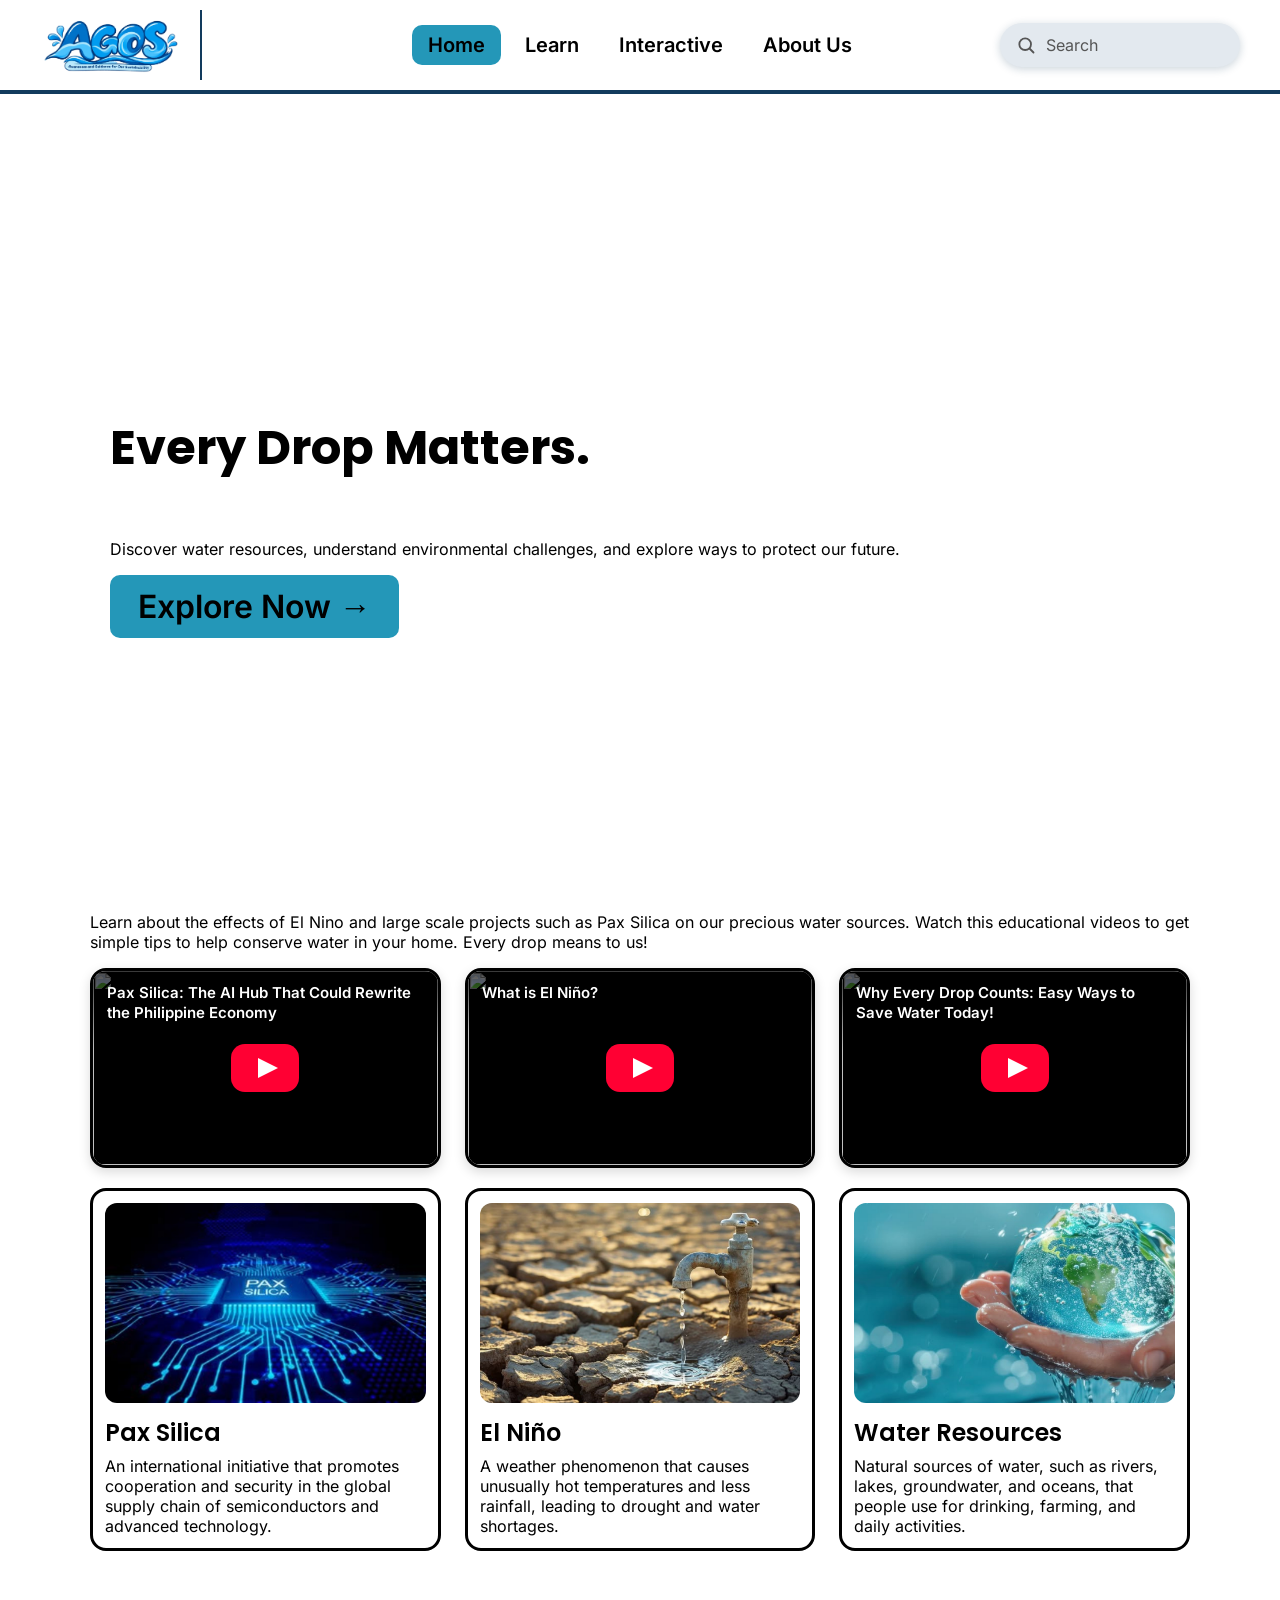
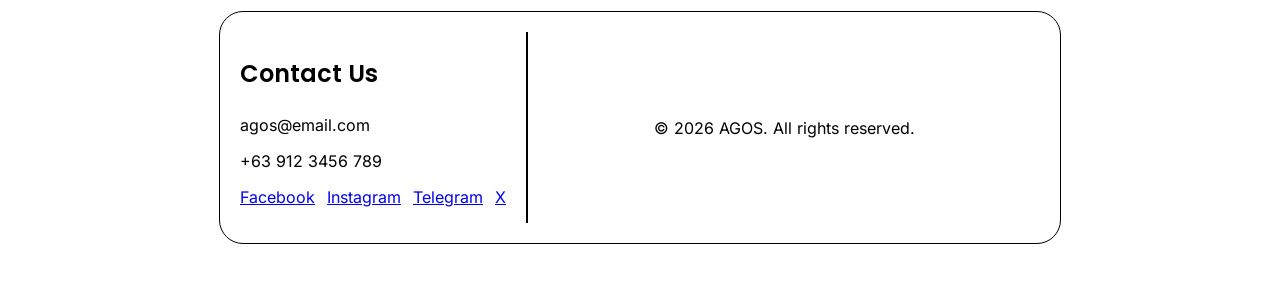
==== index.html @ f18ff75a "Add files via upload" ====
<!DOCTYPE html>
<html lang="en">
<head>
  <meta charset="UTF-8">
  <meta name="viewport" content="width=device-width, initial-scale=1.0">
  <title>Home | AGOS</title>
  <link rel="stylesheet" href="css/style.css">
  <link rel="stylesheet" href="css/footer.css">
  <link rel="stylesheet" href="css/home.css">
</head>
<body>

  <!-- NAVBAR: pareho sa lahat ng page (galing sa wireframe ng designers) -->
  <header>
    <nav>
      <!-- TODO: palitan ng <img> ng logo kapag na-export na ng designers -->
      <a href="index.html" class="logo"><img src="images/logo.png" alt="AGOS - Awareness and Guidance for Our Sustainability"></a>
      <ul>
        <li><a href="index.html">Home</a></li>
        <li><a href="learn.html">Learn</a></li>
        <li><a href="interactive.html">Interactive</a></li>
        <li><a href="about.html">About Us</a></li>
      </ul>
    </nav>
  </header>

  <main>

    <!-- 1. HERO: Main Heading, Subtitle, at Explore Now button -->
    <section id="hero">
      <h1>Every Drop Matters.</h1>
      <p>Discover water resources, understand environmental challenges, and explore ways to protect our future.</p>
      <a href="#intro" class="button">Explore Now &rarr;</a>
    </section>

    <!-- 2. INTRODUCTION + TATLONG TOPIC (video sa taas, card sa baba) -->
    <section id="intro">
      <p>Learn about the effects of El Nino and large scale projects such as Pax Silica on our precious water sources. Watch this educational videos to get simple tips to help conserve water in your home. Every drop means to us!</p>

      <div class="topics-grid">

        <article class="topic">

          <!-- VIDEO (YouTube embed). Gamitin ang /embed/ na link, hindi ang watch?v= -->
          <div class="video-frame">
            <iframe src="https://www.youtube-nocookie.com/embed/NG0kUe-g8hY"
                    title="Pax Silica: The AI Hub That Could Rewrite the Philippine Economy"
                    referrerpolicy="strict-origin-when-cross-origin"
                    loading="lazy"
                    allowfullscreen></iframe>
          </div>

          <!-- CARD: larawan, pamagat, at description -->
          <div class="card">
            <!-- TODO: ilagay ang larawan sa images/learn/pax-silica.jpg -->
            <img src="images/learn/pax-silica.jpg" alt="Pax Silica">
            <h3>Pax Silica</h3>
          <!-- TODO: kumpirmahin ng designers ang description na ito (mali ang nasa PPT para sa Pax Silica) -->
            <p>An international initiative that promotes cooperation and security in the global supply chain of semiconductors and advanced technology. </p>
          </div>

        </article>

        <article class="topic">

          <!-- VIDEO (YouTube embed). Gamitin ang /embed/ na link, hindi ang watch?v= -->
          <div class="video-frame">
            <iframe src="https://www.youtube-nocookie.com/embed/57S0Rw9L_hw"
                    title="What is El Niño?"
                    referrerpolicy="strict-origin-when-cross-origin"
                    loading="lazy"
                    allowfullscreen></iframe>
          </div>

          <!-- CARD: larawan, pamagat, at description -->
          <div class="card">
            <!-- TODO: ilagay ang larawan sa images/learn/el-nino.jpg -->
            <img src="images/learn/el-nino.jpg" alt="El Niño">
            <h3>El Niño</h3>
            <p>A weather phenomenon that causes unusually hot temperatures and less rainfall, leading to drought and water shortages.
</p>
          </div>

        </article>

        <article class="topic">

          <!-- VIDEO (YouTube embed). Gamitin ang /embed/ na link, hindi ang watch?v= -->
          <div class="video-frame">
            <iframe src="https://www.youtube-nocookie.com/embed/j0yjZdCPOSQ"
                    title="Why Every Drop Counts: Easy Ways to Save Water Today!"
                    referrerpolicy="strict-origin-when-cross-origin"
                    loading="lazy"
                    allowfullscreen></iframe>
          </div>

          <!-- CARD: larawan, pamagat, at description -->
          <div class="card">
            <!-- TODO: ilagay ang larawan sa images/learn/water-resources.jpg -->
            <img src="images/learn/water-resources.jpg" alt="Water Resources">
            <h3>Water Resources</h3>
            <p>Natural sources of water, such as rivers, lakes, groundwater, and oceans, that people use for drinking, farming, and daily activities.</p>
          </div>

        </article>

      </div>
    </section>

  </main>

  <!-- FOOTER: pareho sa lahat ng page. Placeholder lang ang email/number/links, papalitan ng totoo -->
  <footer>
    <div class="footer-contact">
      <h3>Contact Us</h3>
      <p>agos@email.com</p>
      <p>+63 912 3456 789</p>
      <p class="socials">
        <a href="#">Facebook</a>
        <a href="#">Instagram</a>
        <a href="#">Telegram</a>
        <a href="#">X</a>
      </p>
    </div>
    <div class="footer-copy">
      <p>&copy; 2026 AGOS. All rights reserved.</p>
    </div>
  </footer>

  <script src="js/script.js"></script>
  <script src="js/home.js"></script>
</body>
</html>
---- css/style.css ----
@import url("font_style.css");
@import url("font_size.css");
@import url("search.css");

/* ===== NAVBAR ===== */
:root {
  /* Mga kulay ng designer */
  --ocean-blue: #2497B8;   /* Buttons, links, icons */
  --deep-navy: #123B5D;    /* Main headings, navigation, footer */

  --logo-height: 70px;     /* laki ng logo */
  --nav-gap: 40px;         /* espasyo sa pagitan ng logo at ng menu */
  --nav-link-gap: 8px;     /* espasyo sa pagitan ng mga menu button */
  --navbar-line: 4px;      /* kapal ng linya sa ilalim ng navbar */
  --divider-line: 2px;     /* kapal ng patayong linya sa pagitan ng logo at menu */
  --content-width: 1140px; /* buong lapad ng main sa Home: max-width 1100 + padding 20 sa magkabilang gilid */
  --content-inset: 40px;   /* layo ng unang letra ng heading mula sa kaliwang gilid ng main (padding ng main + hero) */
}

body {
  margin: 0;   /* para dikit sa gilid ng screen ang navbar kapag naka-sticky */
}

/* Linya na naghihiwalay sa navbar at sa page.
   sticky = dumidikit sa taas ng screen kahit nag-scroll. Ang klaseng .nav-hidden (galing sa js/script.js) ang nagtatago nito */
header {
  position: sticky;
  top: 0;
  z-index: 100;
  background: #fff;
  border-bottom: var(--navbar-line) solid var(--deep-navy);
  transition: transform 0.35s ease;
}

header.nav-hidden {
  transform: translateY(-100%);
}

/* Hindi nakikitang strip sa taas: kapag nandito ang mouse (at nakatago ang navbar), lalabas ang navbar */
.nav-hotzone {
  position: fixed;
  top: 0;
  left: 0;
  right: 0;
  height: 24px;
  z-index: 90;   /* nasa ilalim ng navbar (100), nasa ibabaw ng video/mapa */
}

/* Kapag pumunta sa #section, huwag matakpan ng navbar ang heading */
html {
  scroll-padding-top: 110px;
}

/* 3 column: logo (kaliwa) | menu (gitna) | bakanteng espasyo (kanan)
   Pantay ang una at huling column (1fr) kaya eksaktong nasa gitna ng page ang menu */
nav {
  display: grid;
  grid-template-columns: 1fr auto 1fr;
  align-items: center;
  gap: var(--nav-gap);
  padding: 10px 40px;
  position: relative;
}

/* Patayong linya: kapantay ng kaliwang gilid ng letrang "E" sa heading.
   max(...) = hindi hahayaang tumama sa logo kapag makitid ang screen */
nav::after {
  content: "";
  position: absolute;
  top: 10px;
  bottom: 10px;
  left: max(
    calc(50% - var(--content-width) / 2 + var(--content-inset)),
    calc(40px + var(--logo-height) * 2 + 20px)
  );
  width: var(--divider-line);
  background: var(--deep-navy);
}

.logo {
  display: flex;
  align-items: center;
  justify-self: start;   /* nasa kaliwa ang logo */
}


.logo img {
  height: var(--logo-height);
  width: auto;
  display: block;
}

nav ul {
  list-style: none;
  display: flex;
  justify-content: center;
  align-items: center;
  gap: var(--nav-link-gap);
  margin: 0;
  padding: 0;
}

nav a {
  text-decoration: none;
}

/* Mga menu button: laging itim ang text (hindi nagiging purple kapag na-click na) */
nav ul a,
nav ul a:link,
nav ul a:visited {
  display: block;
  padding: 8px 16px;
  border-radius: 10px;
  color: black;
  font-weight: 600;
  transition: background-color 0.25s ease;   /* makinis na pagpalit ng kulay */
}

/* Kapag na-hover ang mouse, at kapag ito ang page na binuksan (active) */
nav ul a:hover,
nav ul a.active {
  background-color: var(--ocean-blue);
}

/* Para sa keyboard (Tab key) */
nav ul a:focus-visible {
  outline: 2px solid var(--deep-navy);
  outline-offset: 2px;
}

/* Maliit na screen: hindi kasya ang 3 column, kaya pagpatong-patongin at i-center */
@media (max-width: 1220px) {
  nav {
    grid-template-columns: 1fr;
    justify-items: center;
    gap: 10px;
    padding: 10px 16px;
  }
  .logo {
    justify-self: center;
  }
  nav::after {
    display: none;   /* sa phone, walang patayong linya */
  }
  nav ul {
    flex-wrap: wrap;
    align-self: auto;
    padding: 0;
  }
}

@media (prefers-reduced-motion: reduce) {
  header {
    transition: none;
  }
  nav ul a {
    transition: none;
  }
}
---- css/footer.css ----
/* footer.css - layout ng footer, pareho sa lahat ng page */

footer {
  display: flex;
  width: 85%;
  max-width: 800px;
  margin: 40px auto;
  padding: 20px;
  border: 1px solid;
  border-radius: 24px;
}

.footer-contact {
  flex: 1;
  padding-right: 20px;
  border-right: 2px solid;
}

.footer-copy {
  flex: 2;
  display: flex;
  align-items: center;
  justify-content: center;
}

.socials {
  display: flex;
  gap: 12px;
}
---- css/home.css ----
/* home.css - LAYOUT ng Home page (video sa taas, card sa baba, tatlong column) */

main {
  max-width: 1100px;
  margin: 0 auto;
  padding: 20px;
}

/* 1. HERO */
#hero {
  /* Sakop ang buong screen (minus ang navbar at padding ng main), kaya sa unang bukas
     ay hindi pa makikita ang intro at mga video. Dito ilalagay ang design/background ng hero. */
  min-height: calc(100vh - 98px - 20px);   /* 98px = taas ng navbar, 20px = padding ng main */
  min-height: calc(100svh - 98px - 20px);
  box-sizing: border-box;
  padding: 30px 20px;
  display: flex;
  flex-direction: column;
  justify-content: center;   /* nasa gitna (pataas-pababa) ang laman ng hero */
  align-items: flex-start;
}

/* BUTTON (Explore Now): kapareho ng kulay at hugis ng mga button sa navbar */
.button,
.button:link,
.button:visited {
  display: inline-flex;
  align-items: center;
  gap: 12px;
  padding: 12px 28px;
  border-radius: 10px;
  background-color: var(--ocean-blue);
  color: black;
  font-weight: 600;
  text-decoration: none;
  transition: background-color 0.25s ease, box-shadow 0.25s ease;
}

.button:hover,
.button:focus-visible {
  box-shadow: 0 4px 12px rgba(36, 151, 184, 0.45);
}

.button:focus-visible {
  outline: 2px solid var(--deep-navy);
  outline-offset: 2px;
}

/* Arrow sa kanan: umuusad nang kaunti pakanan kapag na-hover */
.button .arrow {
  display: inline-block;
  transition: transform 0.25s ease;
}

.button:hover .arrow,
.button:focus-visible .arrow {
  transform: translateX(6px);
}

/* Kapag pinindot ang Explore Now, makinis ang pag-scroll papunta sa #intro.
   Negatibo ang margin dahil nagtatago ang navbar, kaya halos dikit sa taas ang intro pagdating */
html {
  scroll-behavior: smooth;
}

#intro {
  scroll-margin-top: -90px;
}

@media (prefers-reduced-motion: reduce) {
  html {
    scroll-behavior: auto;
  }
  .button,
  .button .arrow {
    transition: none;
  }
}

/* 2. TATLONG TOPIC: tatlong column. Gamit ang subgrid para pantay ang video, source, at card sa lahat ng column */
.topics-grid {
  display: grid;
  grid-template-columns: repeat(3, 1fr);
  gap: 20px 24px;   /* 20px = espasyo sa pagitan ng video at card; 24px = pagitan ng mga column */
}

.topic {
  display: grid;
  grid-row: span 2;   /* dalawang row lang: video at card */
  grid-template-rows: subgrid;
  min-width: 0;
}

/* VIDEO: may border, bilog na gilid, at anino */
.video-frame {
  border: 3px solid;
  border-radius: 16px;
  overflow: hidden;
  box-shadow: 0 4px 12px rgba(0, 0, 0, 0.15);
}

.video-frame iframe {
  display: block;
  width: 100%;
  aspect-ratio: 16 / 9;
  border: 0;
}

.video-source {
  margin: 8px 0 16px;
}

/* CARD: larawan, pamagat, description */
.card {
  display: block;
  padding: 12px;
  border: 3px solid;
  border-radius: 16px;
  color: inherit;
  text-decoration: none;
}

.card img {
  display: block;
  width: 100%;
  aspect-ratio: 16 / 10;
  object-fit: cover;
  border-radius: 12px;
}

.card h3 {
  margin: 12px 0 6px;
}

.card p {
  margin: 0;
}

/* 3. FLOAT-UP ANIMATION: ang 3 video at 3 card ay lumulutang pataas kapag nag-scroll / pinindot ang Explore Now.
   Ang klaseng .reveal ay idinadagdag ng js/home.js (kaya kung walang JavaScript, makikita pa rin ang lahat).
   Ang .in ay idinadagdag kapag nakita na sa screen. Ang transition-delay ay kinukuwenta rin ng js/home.js. */
.reveal {
  opacity: 0;
  transform: translateY(48px);
  transition: opacity 0.6s ease-out, transform 0.6s cubic-bezier(0.2, 0.8, 0.2, 1);
}

.reveal.in {
  opacity: 1;
  transform: none;
}

@media (prefers-reduced-motion: reduce) {
  .reveal {
    opacity: 1;
    transform: none;
    transition: none;
  }
}

/* ===== YOUTUBE FACADE: thumbnail + play button; ang totoong video ay ilo-load kapag kinlick (js/home.js) ===== */
.yt-facade {
  position: relative;
  display: block;
  width: 100%;
  aspect-ratio: 16 / 9;
  margin: 0;
  padding: 0;
  border: 0;
  background: #000;
  color: #fff;
  cursor: pointer;
  overflow: hidden;
}

.yt-facade img {
  display: block;
  width: 100%;
  height: 100%;
  object-fit: cover;   /* para mawala ang itim na guhit sa taas at baba ng hqdefault */
  transition: transform 0.4s ease;
}

.yt-facade:hover img {
  transform: scale(1.04);
}

/* Pamagat sa taas ng thumbnail */
.yt-title {
  position: absolute;
  top: 0;
  left: 0;
  right: 0;
  padding: 12px 14px 28px;
  background: linear-gradient(rgba(0, 0, 0, 0.7), transparent);
  font-size: 15px;
  font-weight: 600;
  line-height: 1.3;
  text-align: left;
  display: -webkit-box;
  -webkit-line-clamp: 2;
  -webkit-box-orient: vertical;
  overflow: hidden;
}

.yt-play {
  position: absolute;
  top: 50%;
  left: 50%;
  transform: translate(-50%, -50%);
  line-height: 0;
  filter: drop-shadow(0 2px 6px rgba(0, 0, 0, 0.4));
  transition: transform 0.2s ease;
}

.yt-facade:hover .yt-play {
  transform: translate(-50%, -50%) scale(1.1);
}

.yt-facade:focus-visible {
  outline: 3px solid var(--ocean-blue);
  outline-offset: -3px;
}

@media (prefers-reduced-motion: reduce) {
  .yt-facade img,
  .yt-play {
    transition: none;
  }
}
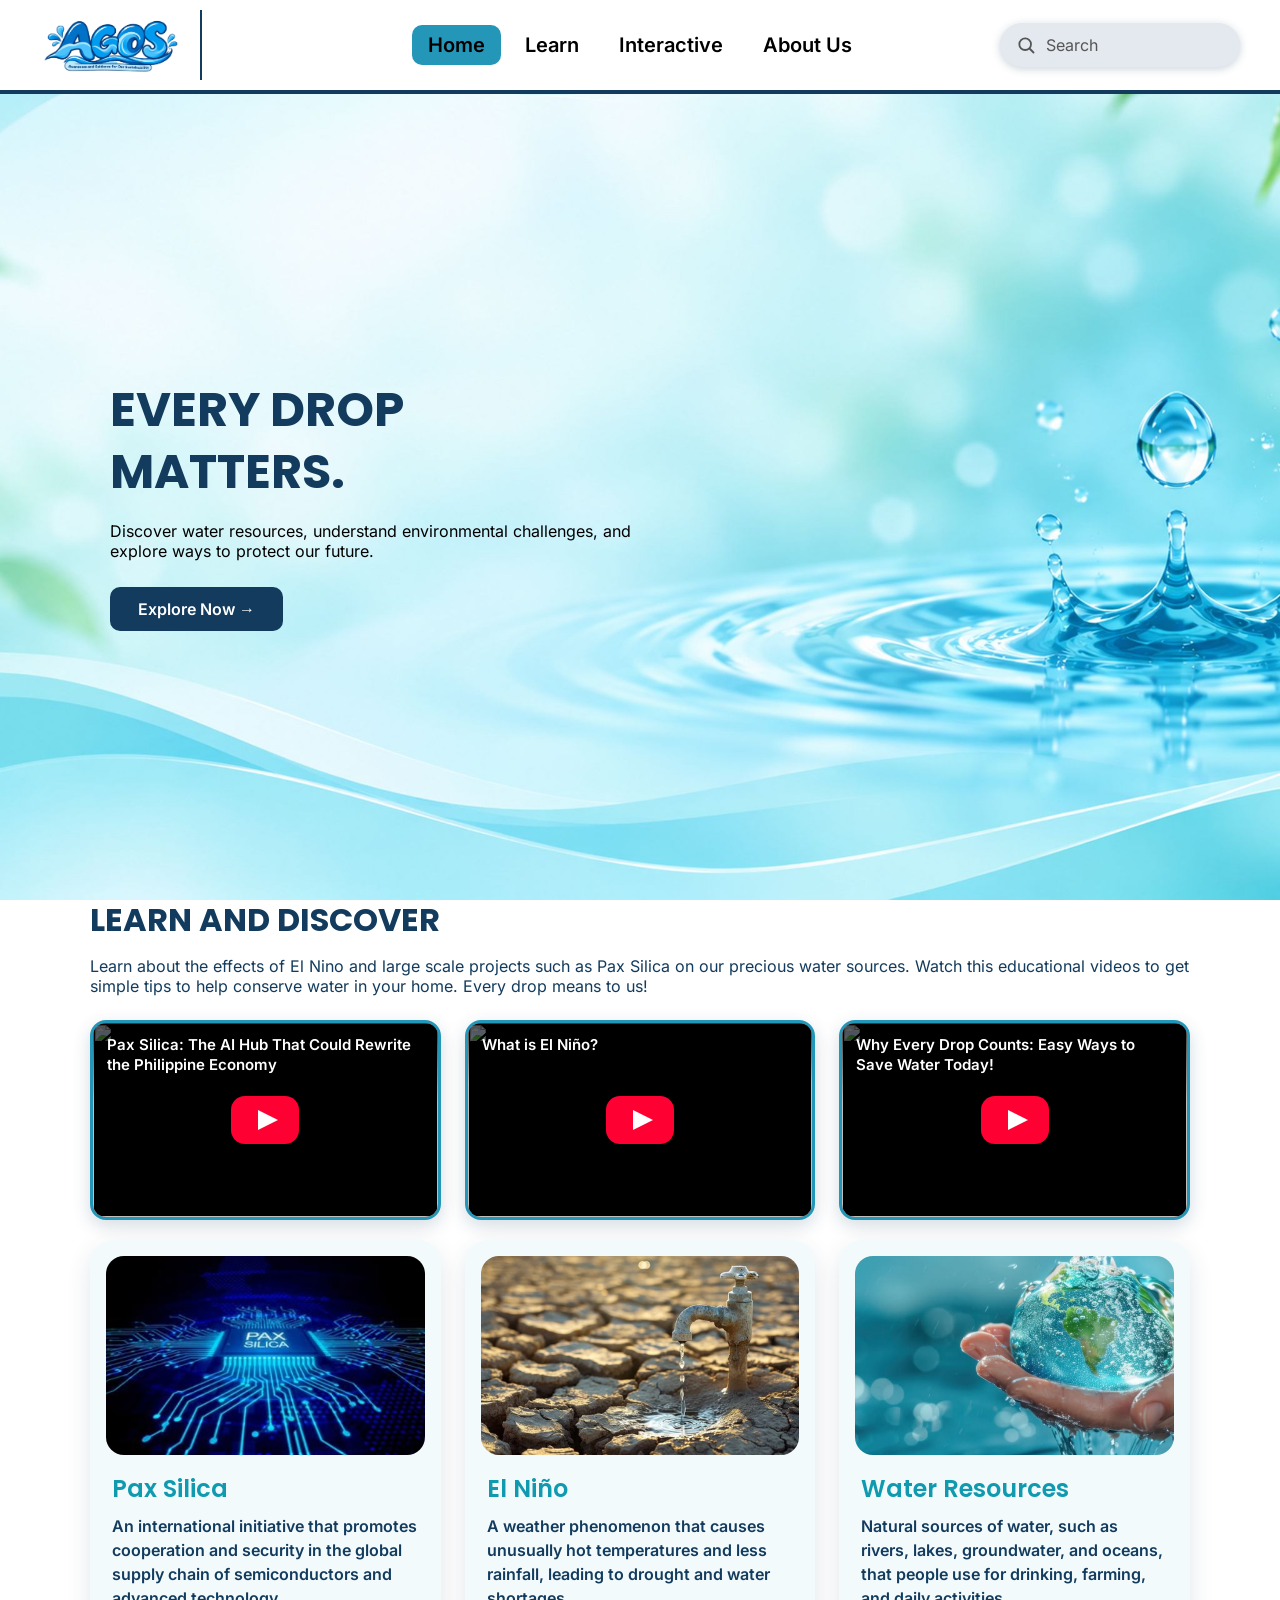
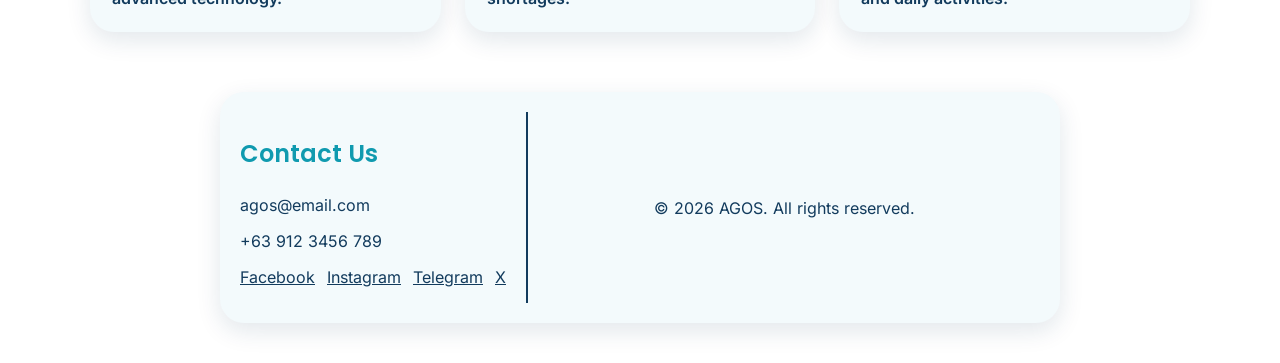
==== commit 3ede62ca: "Add files via upload" ====
--- a/index.html
+++ b/index.html
@@ -35,6 +35,7 @@
 
     <!-- 2. INTRODUCTION + TATLONG TOPIC (video sa taas, card sa baba) -->
     <section id="intro">
+      <h2>LEARN AND DISCOVER</h2>
       <p>Learn about the effects of El Nino and large scale projects such as Pax Silica on our precious water sources. Watch this educational videos to get simple tips to help conserve water in your home. Every drop means to us!</p>
 
       <div class="topics-grid">
@@ -116,10 +117,10 @@
       <p>agos@email.com</p>
       <p>+63 912 3456 789</p>
       <p class="socials">
-        <a href="#">Facebook</a>
-        <a href="#">Instagram</a>
-        <a href="#">Telegram</a>
-        <a href="#">X</a>
+        <a href="https://www.facebook.com/profile.php?id=61596257950742" target="_blank" rel="noopener noreferrer">Facebook</a>
+        <a href="https://www.instagram.com/_agos.ph/" target="_blank" rel="noopener noreferrer">Instagram</a>
+        <a href="https://web.telegram.org/k/" target="_blank" rel="noopener noreferrer">Telegram</a>
+        <a href="https://x.com/_agosph" target="_blank" rel="noopener noreferrer">X</a>
       </p>
     </div>
     <div class="footer-copy">
--- a/css/footer.css
+++ b/css/footer.css
@@ -1,4 +1,5 @@
-/* footer.css - layout ng footer, pareho sa lahat ng page */
+/* footer.css - layout ng footer, pareho sa lahat ng page.
+   Kapareho ng itsura ng mga card sa Home: bahagyang tinted na puti, rounded, soft shadow, walang itim na border. */
 
 footer {
   display: flex;
@@ -6,14 +7,22 @@
   max-width: 800px;
   margin: 40px auto;
   padding: 20px;
-  border: 1px solid;
+  border: 0;
   border-radius: 24px;
+  background-color: var(--card-bg, #f3fafc);
+  box-shadow: 0 8px 24px rgba(18, 59, 93, 0.12);
+  color: var(--deep-navy);
 }
 
 .footer-contact {
   flex: 1;
   padding-right: 20px;
-  border-right: 2px solid;
+  border-right: 2px solid var(--deep-navy);
+}
+
+/* "Contact Us": teal, kapareho ng pamagat ng mga card */
+.footer-contact h3 {
+  color: var(--card-title, #0f9aaf);
 }
 
 .footer-copy {
@@ -27,3 +36,14 @@
   display: flex;
   gap: 12px;
 }
+
+/* Social links: navy (hindi na asul/purple), ocean blue kapag na-hover */
+.socials a,
+.socials a:visited {
+  color: var(--deep-navy);
+}
+
+.socials a:hover,
+.socials a:focus-visible {
+  color: var(--ocean-blue);
+}
--- a/css/home.css
+++ b/css/home.css
@@ -1,4 +1,21 @@
 /* home.css - LAYOUT ng Home page (video sa taas, card sa baba, tatlong column) */
+
+/* ===== BACKGROUND at MGA KULAY ng Home page =====
+   Ang background ay naka-fixed sa likod ng buong page (hindi gumagalaw kapag nag-scroll). File: images/background.jpg
+   Kapag wala pa ang file, ang kulay na --home-bg-color muna ang lalabas. */
+:root {
+  --home-bg-color: #dff3f9;   /* kulay habang wala pa / bago ma-load ang background */
+  --card-bg: #f3fafc;         /* background ng mga card: hindi purong puti para hindi masakit sa mata */
+  --card-title: #0f9aaf;      /* teal na kulay ng pamagat ng card (galing sa design) */
+}
+
+body::before {
+  content: "";
+  position: fixed;
+  inset: 0;
+  z-index: -1;
+  background: var(--home-bg-color) url("../images/background.jpg") center / cover no-repeat;
+}
 
 main {
   max-width: 1100px;
@@ -20,7 +37,21 @@
   align-items: flex-start;
 }
 
-/* BUTTON (Explore Now): kapareho ng kulay at hugis ng mga button sa navbar */
+/* Heading: navy, malalaking letra, dalawang linya ("EVERY DROP" / "MATTERS."). Paragraph: dalawang linya rin */
+#hero h1 {
+  max-width: 9em;
+  margin: 0 0 18px;
+  color: var(--deep-navy);
+  text-transform: uppercase;
+  line-height: 1.3;
+}
+
+#hero p {
+  max-width: 34em;
+  margin: 0 0 26px;
+}
+
+/* BUTTON (Explore Now): navy na may puting text */
 .button,
 .button:link,
 .button:visited {
@@ -29,8 +60,8 @@
   gap: 12px;
   padding: 12px 28px;
   border-radius: 10px;
-  background-color: var(--ocean-blue);
-  color: black;
+  background-color: var(--deep-navy);
+  color: #fff;
   font-weight: 600;
   text-decoration: none;
   transition: background-color 0.25s ease, box-shadow 0.25s ease;
@@ -38,11 +69,12 @@
 
 .button:hover,
 .button:focus-visible {
+  background-color: var(--ocean-blue);
   box-shadow: 0 4px 12px rgba(36, 151, 184, 0.45);
 }
 
 .button:focus-visible {
-  outline: 2px solid var(--deep-navy);
+  outline: 2px solid var(--ocean-blue);
   outline-offset: 2px;
 }
 
@@ -75,6 +107,17 @@
   .button .arrow {
     transition: none;
   }
+}
+
+/* INTRO: heading at paragraph sa taas ng tatlong video (navy) */
+#intro h2 {
+  margin: 0 0 12px;
+  color: var(--deep-navy);
+}
+
+#intro > p {
+  margin: 0 0 24px;
+  color: var(--deep-navy);
 }
 
 /* 2. TATLONG TOPIC: tatlong column. Gamit ang subgrid para pantay ang video, source, at card sa lahat ng column */
@@ -93,10 +136,10 @@
 
 /* VIDEO: may border, bilog na gilid, at anino */
 .video-frame {
-  border: 3px solid;
+  border: 3px solid var(--ocean-blue);
   border-radius: 16px;
   overflow: hidden;
-  box-shadow: 0 4px 12px rgba(0, 0, 0, 0.15);
+  box-shadow: 0 6px 18px rgba(18, 59, 93, 0.18);
 }
 
 .video-frame iframe {
@@ -113,10 +156,12 @@
 /* CARD: larawan, pamagat, description */
 .card {
   display: block;
-  padding: 12px;
-  border: 3px solid;
-  border-radius: 16px;
-  color: inherit;
+  padding: 16px;
+  border: 0;
+  border-radius: 24px;
+  background-color: var(--card-bg);
+  box-shadow: 0 8px 24px rgba(18, 59, 93, 0.12);
+  color: var(--deep-navy);
   text-decoration: none;
 }
 
@@ -125,15 +170,19 @@
   width: 100%;
   aspect-ratio: 16 / 10;
   object-fit: cover;
-  border-radius: 12px;
-}
-
+  border-radius: 18px;
+}
+
+/* Pamagat: teal. Description: navy, semi-bold */
 .card h3 {
-  margin: 12px 0 6px;
+  margin: 16px 6px 8px;
+  color: var(--card-title);
 }
 
 .card p {
-  margin: 0;
+  margin: 0 6px 6px;
+  font-weight: 600;
+  line-height: 1.5;
 }
 
 /* 3. FLOAT-UP ANIMATION: ang 3 video at 3 card ay lumulutang pataas kapag nag-scroll / pinindot ang Explore Now.
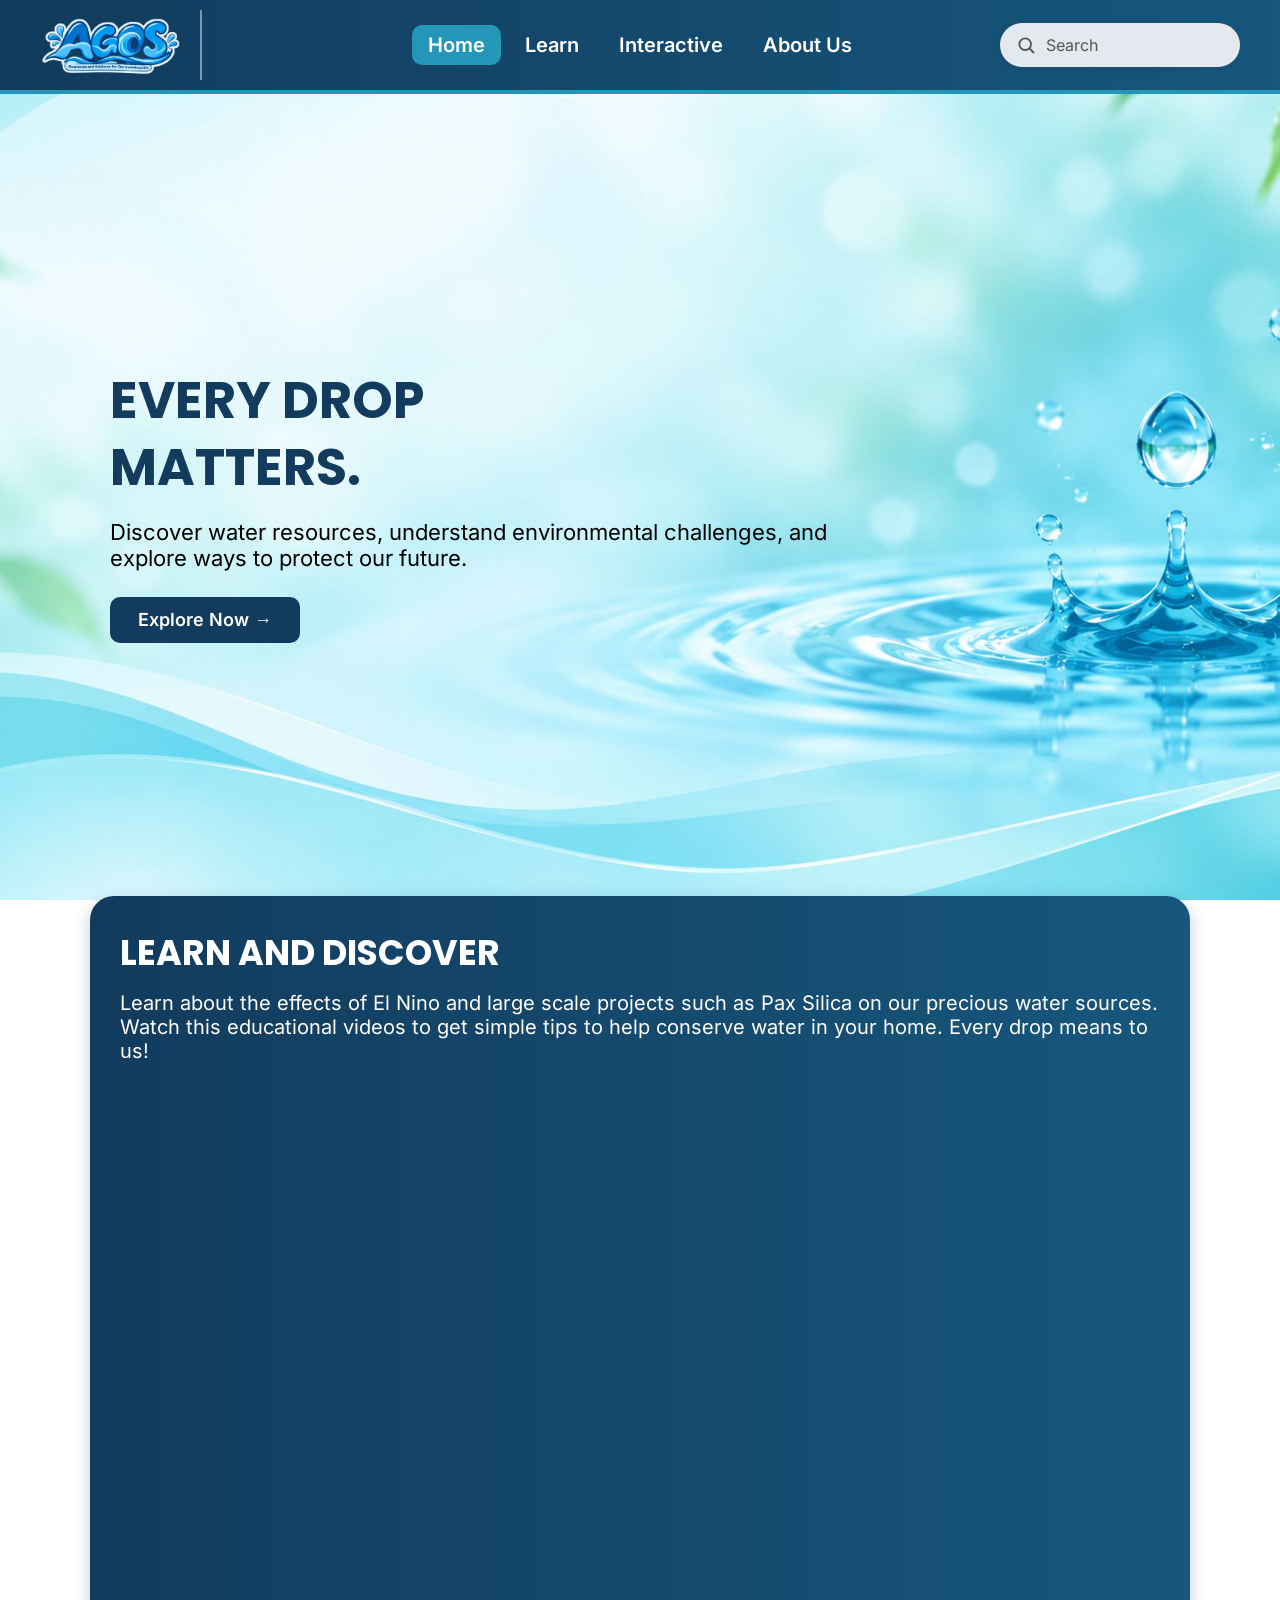
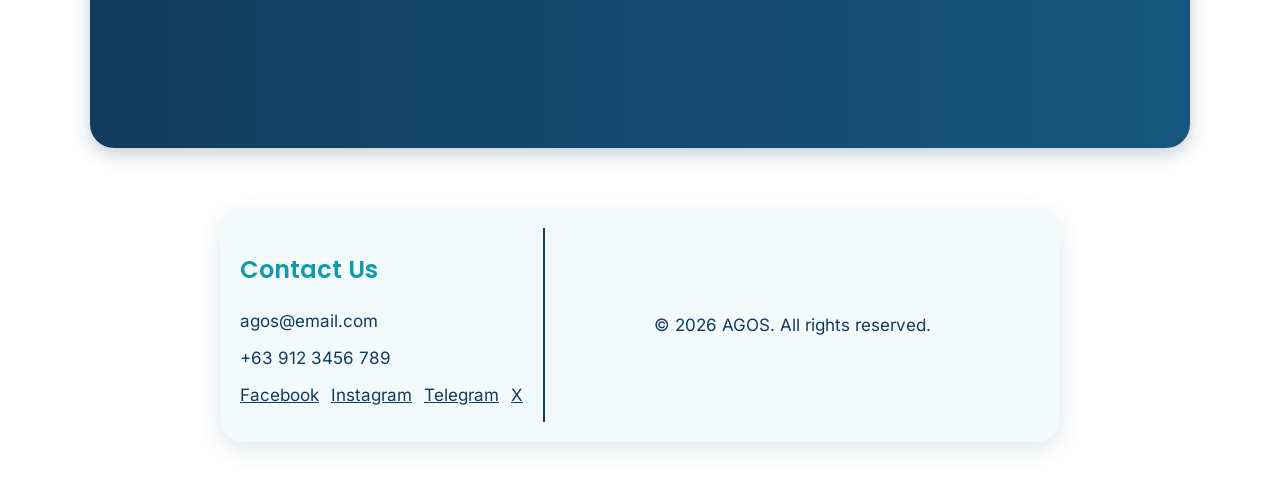
==== commit 31c38ba3: "Add files via upload" ====
--- a/index.html
+++ b/index.html
@@ -56,7 +56,6 @@
             <!-- TODO: ilagay ang larawan sa images/learn/pax-silica.jpg -->
             <img src="images/learn/pax-silica.jpg" alt="Pax Silica">
             <h3>Pax Silica</h3>
-          <!-- TODO: kumpirmahin ng designers ang description na ito (mali ang nasa PPT para sa Pax Silica) -->
             <p>An international initiative that promotes cooperation and security in the global supply chain of semiconductors and advanced technology. </p>
           </div>
 
--- a/css/style.css
+++ b/css/style.css
@@ -7,6 +7,13 @@
   /* Mga kulay ng designer */
   --ocean-blue: #2497B8;   /* Buttons, links, icons */
   --deep-navy: #123B5D;    /* Main headings, navigation, footer */
+
+  /* NAVBAR: deep navy na papunta sa mas matingkad na asul sa kanan; ocean blue ang linya sa ilalim at ang active/hover */
+  --nav-bg-start: #123B5D;                    /* kaliwa (Deep Navy) */
+  --nav-bg-end: #17577d;                      /* kanan (bahagyang papunta sa Ocean Blue) */
+  --nav-text: #ffffff;                        /* kulay ng text ng menu */
+  --nav-hover-bg: rgba(255, 255, 255, 0.16);  /* kapag na-hover */
+  --nav-divider: rgba(255, 255, 255, 0.45);   /* patayong linya sa tabi ng logo */
 
   --logo-height: 70px;     /* laki ng logo */
   --nav-gap: 40px;         /* espasyo sa pagitan ng logo at ng menu */
@@ -27,8 +34,9 @@
   position: sticky;
   top: 0;
   z-index: 100;
-  background: #fff;
-  border-bottom: var(--navbar-line) solid var(--deep-navy);
+  background: var(--deep-navy);   /* kulay habang wala pa ang gradient */
+  background-image: linear-gradient(90deg, var(--nav-bg-start), var(--nav-bg-end));
+  border-bottom: var(--navbar-line) solid var(--ocean-blue);   /* Ocean Blue na linya sa ilalim ng navy */
   transition: transform 0.35s ease;
 }
 
@@ -74,7 +82,7 @@
     calc(40px + var(--logo-height) * 2 + 20px)
   );
   width: var(--divider-line);
-  background: var(--deep-navy);
+  background: var(--nav-divider);
 }
 
 .logo {
@@ -111,20 +119,24 @@
   display: block;
   padding: 8px 16px;
   border-radius: 10px;
-  color: black;
+  color: var(--nav-text);
   font-weight: 600;
   transition: background-color 0.25s ease;   /* makinis na pagpalit ng kulay */
 }
 
-/* Kapag na-hover ang mouse, at kapag ito ang page na binuksan (active) */
-nav ul a:hover,
-nav ul a.active {
+/* Hover: manipis na puting tint. Active (ang page na binuksan): Ocean Blue, para magkaiba */
+nav ul a:hover {
+  background-color: var(--nav-hover-bg);
+}
+
+nav ul a.active,
+nav ul a.active:hover {
   background-color: var(--ocean-blue);
 }
 
 /* Para sa keyboard (Tab key) */
 nav ul a:focus-visible {
-  outline: 2px solid var(--deep-navy);
+  outline: 2px solid #fff;
   outline-offset: 2px;
 }
 
--- a/css/home.css
+++ b/css/home.css
@@ -109,15 +109,23 @@
   }
 }
 
-/* INTRO: heading at paragraph sa taas ng tatlong video (navy) */
+/* INTRO: navy panel (kulay ng navbar) na may puting heading at paragraph sa taas ng tatlong video */
+#intro {
+  padding: 30px;
+  border-radius: 24px;
+  background-color: var(--deep-navy);
+  background-image: linear-gradient(90deg, var(--nav-bg-start, #123B5D), var(--nav-bg-end, #17577d));
+  box-shadow: 0 6px 18px rgba(18, 59, 93, 0.25);
+}
+
 #intro h2 {
   margin: 0 0 12px;
-  color: var(--deep-navy);
+  color: #fff;
 }
 
 #intro > p {
   margin: 0 0 24px;
-  color: var(--deep-navy);
+  color: #fff;
 }
 
 /* 2. TATLONG TOPIC: tatlong column. Gamit ang subgrid para pantay ang video, source, at card sa lahat ng column */
@@ -277,3 +285,33 @@
     transition: none;
   }
 }
+
+/* PANEL ANIMATION: lumulutang ang navy panel muna, tapos ang mga video at card sa loob (js/home.js) */
+.reveal-panel {
+  opacity: 0;
+  transform: translateY(24px);
+  transition: opacity 0.6s ease-out, transform 0.6s cubic-bezier(0.2, 0.8, 0.2, 1);
+}
+
+.reveal-panel.in {
+  opacity: 1;
+  transform: none;
+}
+
+@media (prefers-reduced-motion: reduce) {
+  .reveal-panel {
+    opacity: 1;
+    transform: none;
+    transition: none;
+  }
+}
+
+/* Maliit na screen: isang column ang mga topic at mas maliit ang padding ng panel */
+@media (max-width: 900px) {
+  .topics-grid {
+    grid-template-columns: 1fr;
+  }
+  #intro {
+    padding: 20px;
+  }
+}
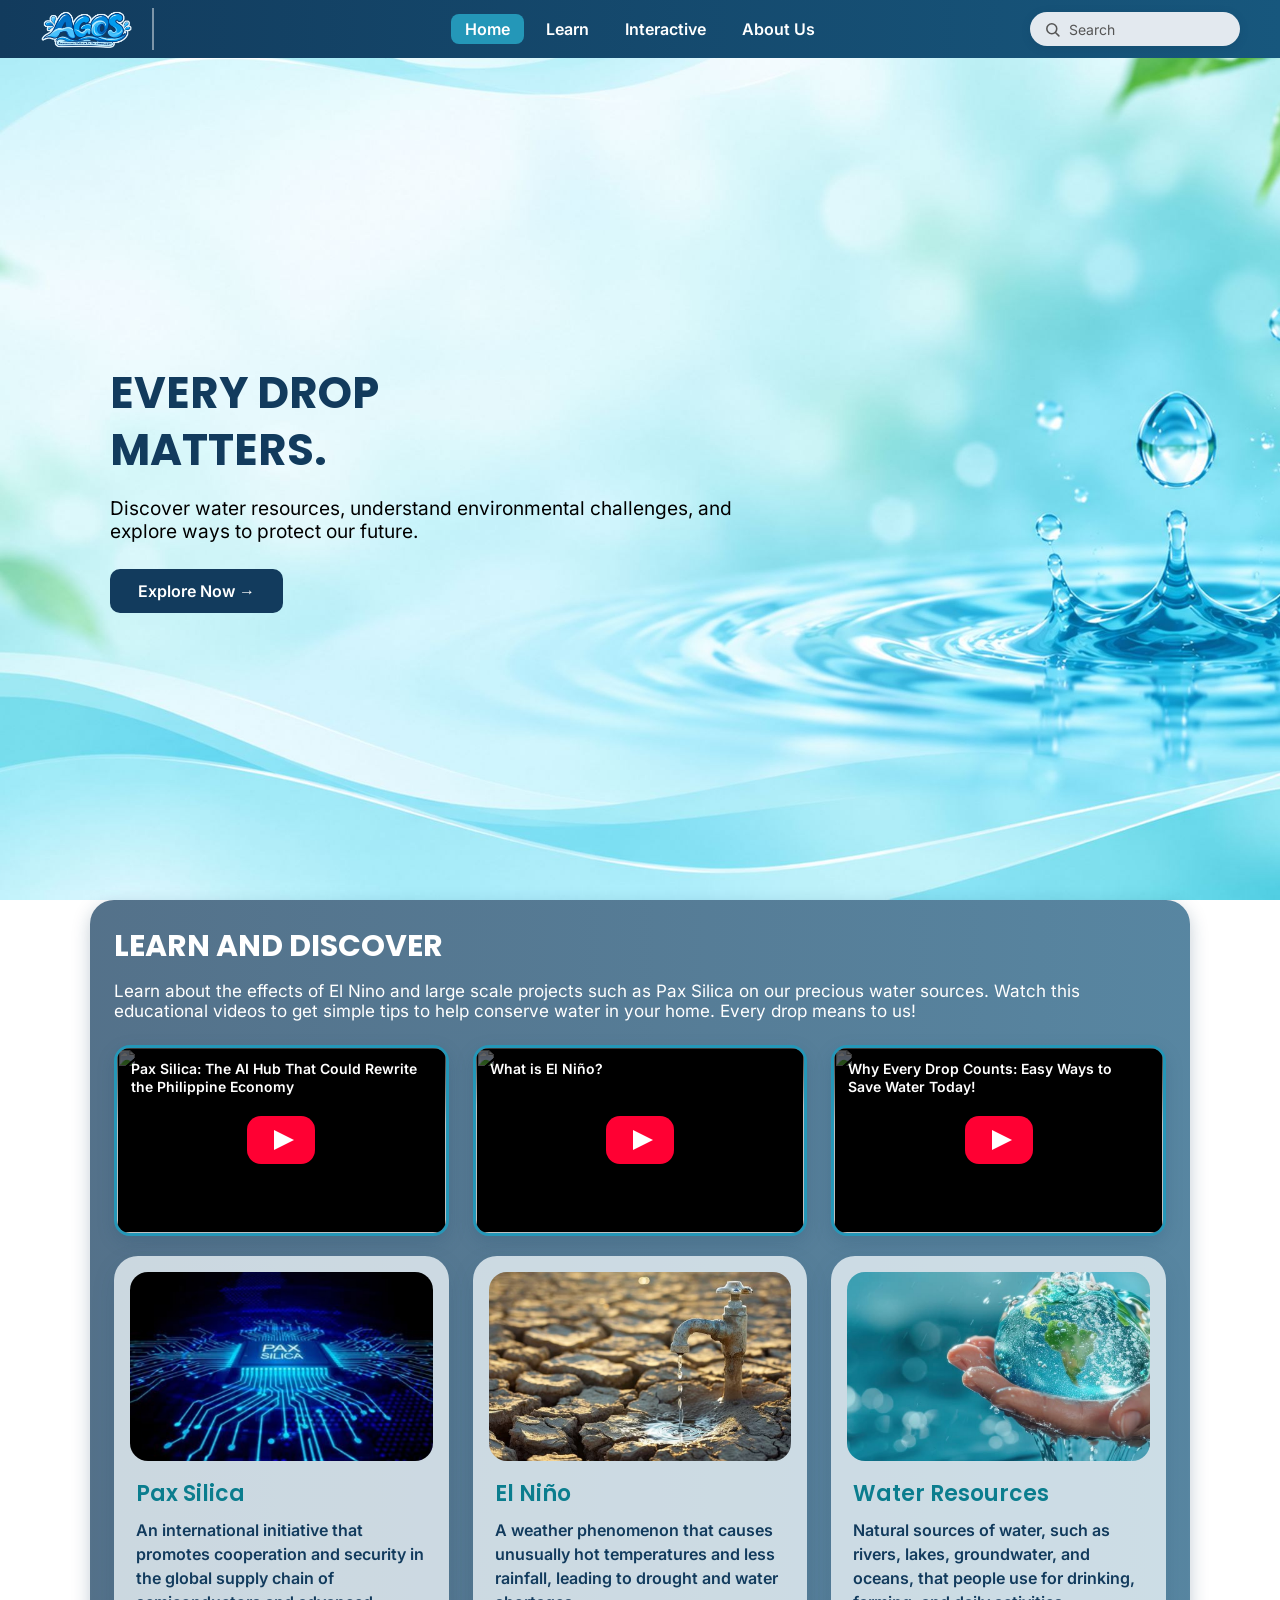
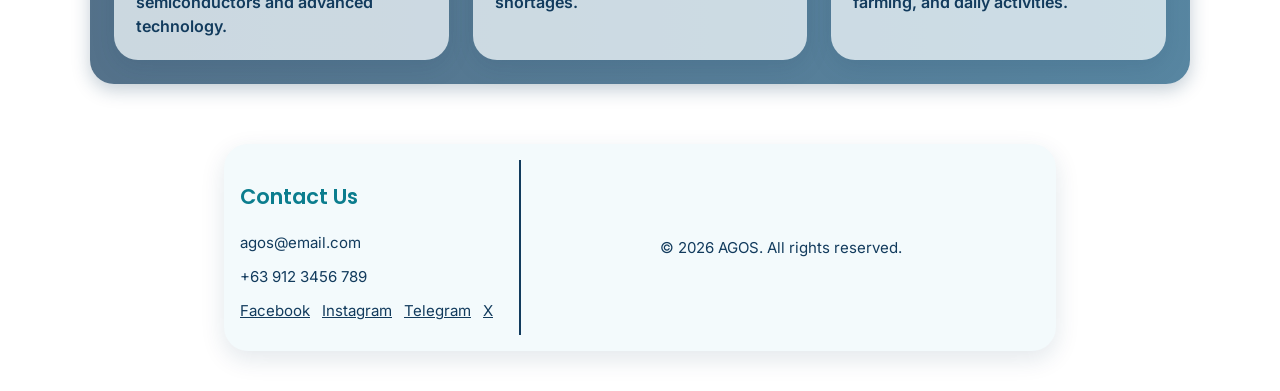
==== commit 478a0104: "Add files via upload" ====
--- a/index.html
+++ b/index.html
@@ -4,6 +4,7 @@
   <meta charset="UTF-8">
   <meta name="viewport" content="width=device-width, initial-scale=1.0">
   <title>Home | AGOS</title>
+  <link rel="icon" type="image/png" href="images/favicon.png">
   <link rel="stylesheet" href="css/style.css">
   <link rel="stylesheet" href="css/footer.css">
   <link rel="stylesheet" href="css/home.css">
--- a/css/style.css
+++ b/css/style.css
@@ -15,11 +15,17 @@
   --nav-hover-bg: rgba(255, 255, 255, 0.16);  /* kapag na-hover */
   --nav-divider: rgba(255, 255, 255, 0.45);   /* patayong linya sa tabi ng logo */
 
-  --logo-height: 70px;     /* laki ng logo */
-  --nav-gap: 40px;         /* espasyo sa pagitan ng logo at ng menu */
+  --logo-height: 46px;     /* laki ng logo (dati 70px) */
+  --nav-gap: 32px;         /* espasyo sa pagitan ng logo at ng menu */
   --nav-link-gap: 8px;     /* espasyo sa pagitan ng mga menu button */
-  --navbar-line: 4px;      /* kapal ng linya sa ilalim ng navbar */
+  --navbar-line: 0px;      /* WALA na ang light-blue na linya sa ilalim ng navbar (dati 4px) */
   --divider-line: 2px;     /* kapal ng patayong linya sa pagitan ng logo at menu */
+  /* MGA PANEL (navy na kahon sa mga page): semi-transparent para makita ang background.
+     --panel-alpha: 1 = solid (walang kita), 0.78 = kasalukuyan, 0.5 = mas kita ang background pero mas mahirap basahin */
+  --panel-alpha: 0.72;
+  --panel-bg-start: rgba(18, 59, 93, var(--panel-alpha));
+  --panel-bg-end: rgba(23, 87, 125, var(--panel-alpha));
+  --panel-blur: 4px;       /* labo ng background sa likod ng panel para hindi sumabay sa text */
   --content-width: 1140px; /* buong lapad ng main sa Home: max-width 1100 + padding 20 sa magkabilang gilid */
   --content-inset: 40px;   /* layo ng unang letra ng heading mula sa kaliwang gilid ng main (padding ng main + hero) */
 }
@@ -31,13 +37,26 @@
 /* Linya na naghihiwalay sa navbar at sa page.
    sticky = dumidikit sa taas ng screen kahit nag-scroll. Ang klaseng .nav-hidden (galing sa js/script.js) ang nagtatago nito */
 header {
-  position: sticky;
+  position: fixed;   /* nakakabit sa screen mismo (hindi sa page), kaya hindi gumagalaw kahit mag-bounce ang page sa trackpad */
   top: 0;
+  left: 0;
+  right: 0;
   z-index: 100;
   background: var(--deep-navy);   /* kulay habang wala pa ang gradient */
   background-image: linear-gradient(90deg, var(--nav-bg-start), var(--nav-bg-end));
-  border-bottom: var(--navbar-line) solid var(--ocean-blue);   /* Ocean Blue na linya sa ilalim ng navy */
+  border-bottom: 0;   /* tinanggal na ang light-blue na linya sa ilalim */
   transition: transform 0.35s ease;
+}
+
+/* Pamalit sa espasyong dating inookupa ng navbar. Ang --header-h ay sinusukat ng js/script.js (58px lang ang panimula) */
+body {
+  padding-top: var(--header-h, 58px);
+}
+
+/* Walang bounce/stretch sa pinakataas at pinakababa ng page (trackpad), kaya hindi nagagalaw ang layout */
+html,
+body {
+  overscroll-behavior-y: none;
 }
 
 header.nav-hidden {
@@ -56,7 +75,7 @@
 
 /* Kapag pumunta sa #section, huwag matakpan ng navbar ang heading */
 html {
-  scroll-padding-top: 110px;
+  scroll-padding-top: 70px;
 }
 
 /* 3 column: logo (kaliwa) | menu (gitna) | bakanteng espasyo (kanan)
@@ -66,7 +85,7 @@
   grid-template-columns: 1fr auto 1fr;
   align-items: center;
   gap: var(--nav-gap);
-  padding: 10px 40px;
+  padding: 6px 40px;   /* manipis na navbar (dati 10px) */
   position: relative;
 }
 
@@ -75,8 +94,8 @@
 nav::after {
   content: "";
   position: absolute;
-  top: 10px;
-  bottom: 10px;
+  top: 8px;
+  bottom: 8px;
   left: max(
     calc(50% - var(--content-width) / 2 + var(--content-inset)),
     calc(40px + var(--logo-height) * 2 + 20px)
@@ -117,8 +136,8 @@
 nav ul a:link,
 nav ul a:visited {
   display: block;
-  padding: 8px 16px;
-  border-radius: 10px;
+  padding: 5px 14px;
+  border-radius: 8px;
   color: var(--nav-text);
   font-weight: 600;
   transition: background-color 0.25s ease;   /* makinis na pagpalit ng kulay */
@@ -145,8 +164,8 @@
   nav {
     grid-template-columns: 1fr;
     justify-items: center;
-    gap: 10px;
-    padding: 10px 16px;
+    gap: 6px;
+    padding: 6px 16px;
   }
   .logo {
     justify-self: center;
--- a/css/footer.css
+++ b/css/footer.css
@@ -6,7 +6,7 @@
   width: 85%;
   max-width: 800px;
   margin: 40px auto;
-  padding: 20px;
+  padding: 16px;
   border: 0;
   border-radius: 24px;
   background-color: var(--card-bg, #f3fafc);
--- a/css/home.css
+++ b/css/home.css
@@ -6,7 +6,7 @@
 :root {
   --home-bg-color: #dff3f9;   /* kulay habang wala pa / bago ma-load ang background */
   --card-bg: #f3fafc;         /* background ng mga card: hindi purong puti para hindi masakit sa mata */
-  --card-title: #0f9aaf;      /* teal na kulay ng pamagat ng card (galing sa design) */
+  --card-title: #0b7d8e;      /* teal na kulay ng pamagat ng card: bahagyang pinadilim (dati #0f9aaf) para mabasa pa rin sa semi-transparent na card */
 }
 
 body::before {
@@ -27,8 +27,8 @@
 #hero {
   /* Sakop ang buong screen (minus ang navbar at padding ng main), kaya sa unang bukas
      ay hindi pa makikita ang intro at mga video. Dito ilalagay ang design/background ng hero. */
-  min-height: calc(100vh - 98px - 20px);   /* 98px = taas ng navbar, 20px = padding ng main */
-  min-height: calc(100svh - 98px - 20px);
+  min-height: calc(100vh - 58px - 20px);   /* 58px = taas ng navbar, 20px = padding ng main */
+  min-height: calc(100svh - 58px - 20px);
   box-sizing: border-box;
   padding: 30px 20px;
   display: flex;
@@ -111,10 +111,13 @@
 
 /* INTRO: navy panel (kulay ng navbar) na may puting heading at paragraph sa taas ng tatlong video */
 #intro {
-  padding: 30px;
+  padding: 24px;
   border-radius: 24px;
-  background-color: var(--deep-navy);
-  background-image: linear-gradient(90deg, var(--nav-bg-start, #123B5D), var(--nav-bg-end, #17577d));
+  /* Semi-transparent na navy: nakikita ang background pero malinaw pa rin ang puting text.
+     Ang laki ng transparency ay nasa --panel-alpha sa style.css */
+  background-color: transparent;
+  background-image: linear-gradient(90deg, var(--panel-bg-start), var(--panel-bg-end));
+  /* WALANG backdrop-filter (blur): pareho na ng Learn, Interactive, at About para consistent ang itsura at magaan ang pag-scroll */
   box-shadow: 0 6px 18px rgba(18, 59, 93, 0.25);
 }
 
@@ -167,7 +170,7 @@
   padding: 16px;
   border: 0;
   border-radius: 24px;
-  background-color: var(--card-bg);
+  background-color: rgba(243, 250, 252, 0.75);   /* dati solid (--card-bg). Semi-transparent para kita ang background; huwag bababa sa ~0.70. Hindi ginalaw ang --card-bg kasi ginagamit din ng footer */
   box-shadow: 0 8px 24px rgba(18, 59, 93, 0.12);
   color: var(--deep-navy);
   text-decoration: none;
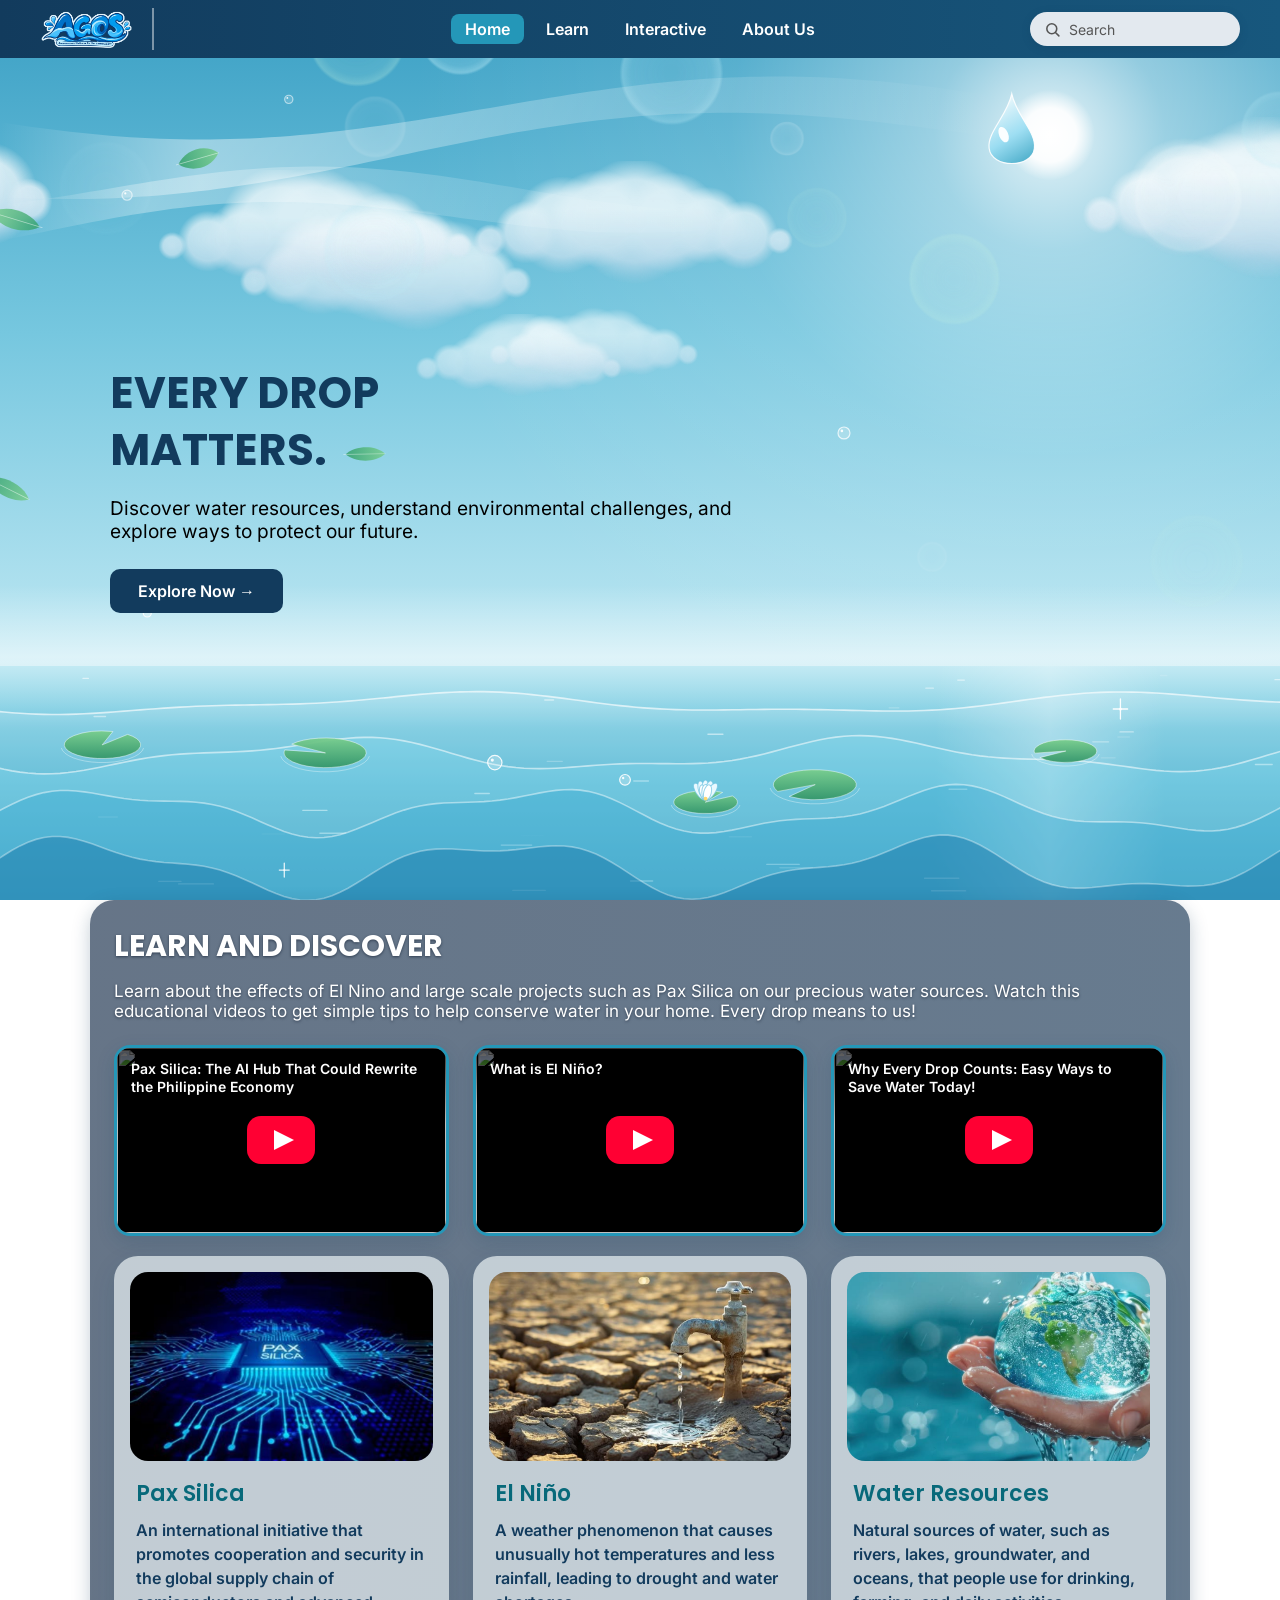
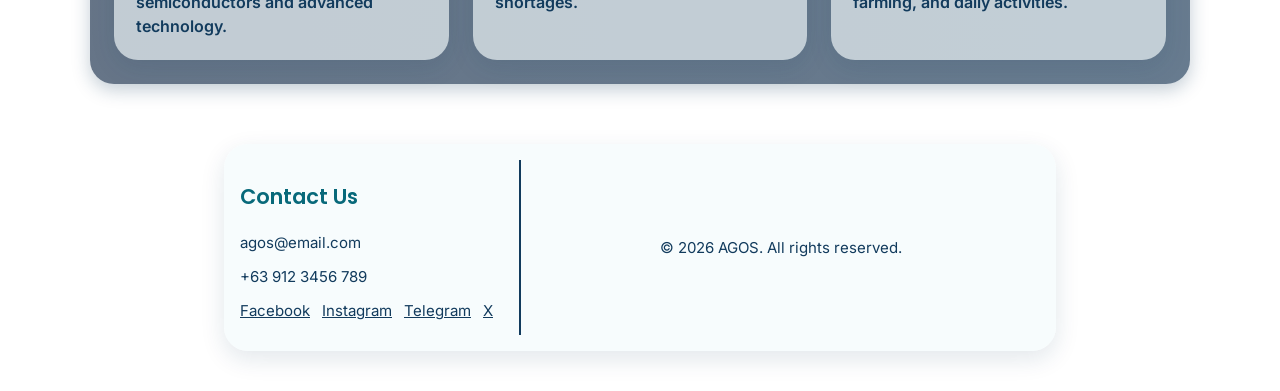
==== commit 4c4c724f: "Add files via upload" ====
--- a/index.html
+++ b/index.html
@@ -130,5 +130,6 @@
 
   <script src="js/script.js"></script>
   <script src="js/home.js"></script>
+  <script src="js/home-bg.js"></script>
 </body>
 </html>
--- a/css/style.css
+++ b/css/style.css
@@ -21,11 +21,15 @@
   --navbar-line: 0px;      /* WALA na ang light-blue na linya sa ilalim ng navbar (dati 4px) */
   --divider-line: 2px;     /* kapal ng patayong linya sa pagitan ng logo at menu */
   /* MGA PANEL (navy na kahon sa mga page): semi-transparent para makita ang background.
-     --panel-alpha: 1 = solid (walang kita), 0.78 = kasalukuyan, 0.5 = mas kita ang background pero mas mahirap basahin */
-  --panel-alpha: 0.72;
-  --panel-bg-start: rgba(18, 59, 93, var(--panel-alpha));
-  --panel-bg-end: rgba(23, 87, 125, var(--panel-alpha));
-  --panel-blur: 4px;       /* labo ng background sa likod ng panel para hindi sumabay sa text */
+     --panel-alpha: 1 = solid (walang kita), 0.62 = kasalukuyan (pinakamababa na basa pa rin ang puting text),
+     0.5 pababa = hindi na mabasa sa maliwanag na background.
+     Mas madilim ang base na navy (8,32,62) kaysa sa navbar para kahit mababa ang alpha, mataas pa rin ang contrast. */
+  --panel-alpha: 0.62;
+  --panel-bg-start: rgba(8, 32, 62, var(--panel-alpha));
+  --panel-bg-end: rgba(10, 42, 74, var(--panel-alpha));
+  --panel-blur: 4px;       /* hindi na ginagamit ng mga panel (inalis ang blur para gumaan ang pag-scroll) */
+  /* Maliit na anino sa likod ng puting text sa panel para mas luminaw kahit may maliwanag na parte sa likod */
+  --panel-text-shadow: 0 1px 3px rgba(4, 16, 34, 0.55);
   --content-width: 1140px; /* buong lapad ng main sa Home: max-width 1100 + padding 20 sa magkabilang gilid */
   --content-inset: 40px;   /* layo ng unang letra ng heading mula sa kaliwang gilid ng main (padding ng main + hero) */
 }
@@ -37,26 +41,13 @@
 /* Linya na naghihiwalay sa navbar at sa page.
    sticky = dumidikit sa taas ng screen kahit nag-scroll. Ang klaseng .nav-hidden (galing sa js/script.js) ang nagtatago nito */
 header {
-  position: fixed;   /* nakakabit sa screen mismo (hindi sa page), kaya hindi gumagalaw kahit mag-bounce ang page sa trackpad */
+  position: sticky;
   top: 0;
-  left: 0;
-  right: 0;
   z-index: 100;
   background: var(--deep-navy);   /* kulay habang wala pa ang gradient */
   background-image: linear-gradient(90deg, var(--nav-bg-start), var(--nav-bg-end));
   border-bottom: 0;   /* tinanggal na ang light-blue na linya sa ilalim */
   transition: transform 0.35s ease;
-}
-
-/* Pamalit sa espasyong dating inookupa ng navbar. Ang --header-h ay sinusukat ng js/script.js (58px lang ang panimula) */
-body {
-  padding-top: var(--header-h, 58px);
-}
-
-/* Walang bounce/stretch sa pinakataas at pinakababa ng page (trackpad), kaya hindi nagagalaw ang layout */
-html,
-body {
-  overscroll-behavior-y: none;
 }
 
 header.nav-hidden {
@@ -187,4 +178,19 @@
   nav ul a {
     transition: none;
   }
-}+}
+
+/* =====================================================================
+   Anino ng puting text sa navy panel (mga heading at paragraph na nasa panel mismo).
+   Hindi kasama ang text sa loob ng puting card (navy ang text nila).
+   ===================================================================== */
+#intro h2, #intro > p,
+#purpose h1, #purpose > p,
+#members h2,
+#map-section h1,
+#quiz h2, .quiz-question, .quiz-progress, .quiz-score, .quiz-stats, .quiz-review-title,
+#conservation > h1, #conservation > h2, #conservation > p,
+#data > h2, #data .stat-note, #data .stat-card,
+#references > h2 {
+  text-shadow: var(--panel-text-shadow);
+}
--- a/css/footer.css
+++ b/css/footer.css
@@ -9,7 +9,7 @@
   padding: 16px;
   border: 0;
   border-radius: 24px;
-  background-color: var(--card-bg, #f3fafc);
+  background-color: rgba(243, 250, 252, 0.65);   /* dati solid. Semi-transparent para kita ang background; huwag bababa sa ~0.60 */
   box-shadow: 0 8px 24px rgba(18, 59, 93, 0.12);
   color: var(--deep-navy);
 }
@@ -22,7 +22,7 @@
 
 /* "Contact Us": teal, kapareho ng pamagat ng mga card */
 .footer-contact h3 {
-  color: var(--card-title, #0f9aaf);
+  color: #08697a;   /* mas dark na teal para mabasa sa semi-transparent na card */
 }
 
 .footer-copy {
--- a/css/home.css
+++ b/css/home.css
@@ -1,12 +1,13 @@
 /* home.css - LAYOUT ng Home page (video sa taas, card sa baba, tatlong column) */
 
 /* ===== BACKGROUND at MGA KULAY ng Home page =====
-   Ang background ay naka-fixed sa likod ng buong page (hindi gumagalaw kapag nag-scroll). File: images/background.jpg
-   Kapag wala pa ang file, ang kulay na --home-bg-color muna ang lalabas. */
+   Ang background ay PURE ANIMATION na (walang larawan): iginuguhit ng js/home-bg.js sa isang canvas na naka-fixed
+   sa likod ng buong page. Ang gradient sa ibaba ay fallback lang: lalabas habang naglo-load ang script,
+   o kapag naka-off ang JavaScript. */
 :root {
   --home-bg-color: #dff3f9;   /* kulay habang wala pa / bago ma-load ang background */
   --card-bg: #f3fafc;         /* background ng mga card: hindi purong puti para hindi masakit sa mata */
-  --card-title: #0b7d8e;      /* teal na kulay ng pamagat ng card: bahagyang pinadilim (dati #0f9aaf) para mabasa pa rin sa semi-transparent na card */
+  --card-title: #08697a;      /* teal na kulay ng pamagat ng card: pinadilim (dati #0f9aaf) para mabasa pa rin sa semi-transparent na card */
 }
 
 body::before {
@@ -14,7 +15,17 @@
   position: fixed;
   inset: 0;
   z-index: -1;
-  background: var(--home-bg-color) url("../images/background.jpg") center / cover no-repeat;
+  /* Fallback: langit (asul sa taas, lumiliwanag pababa), tubig sa baba, parehong kulay ng animation */
+  background: var(--home-bg-color) linear-gradient(180deg, #3a9fc4 0%, #76c7df 37%, #bfe8f3 73%, #92d9ea 74%, #2a8fb5 100%);
+}
+
+/* Ang canvas (js/home-bg.js) ay nasa ibabaw ng fallback at nasa likod ng page */
+.home-bg-canvas {
+  position: fixed;
+  left: 0;
+  top: 0;
+  z-index: -1;
+  pointer-events: none;
 }
 
 main {
@@ -170,7 +181,7 @@
   padding: 16px;
   border: 0;
   border-radius: 24px;
-  background-color: rgba(243, 250, 252, 0.75);   /* dati solid (--card-bg). Semi-transparent para kita ang background; huwag bababa sa ~0.70. Hindi ginalaw ang --card-bg kasi ginagamit din ng footer */
+  background-color: rgba(243, 250, 252, 0.65);   /* dati solid (--card-bg). Semi-transparent para kita ang background; huwag bababa sa ~0.60. Hindi ginalaw ang --card-bg kasi ginagamit din ng footer */
   box-shadow: 0 8px 24px rgba(18, 59, 93, 0.12);
   color: var(--deep-navy);
   text-decoration: none;
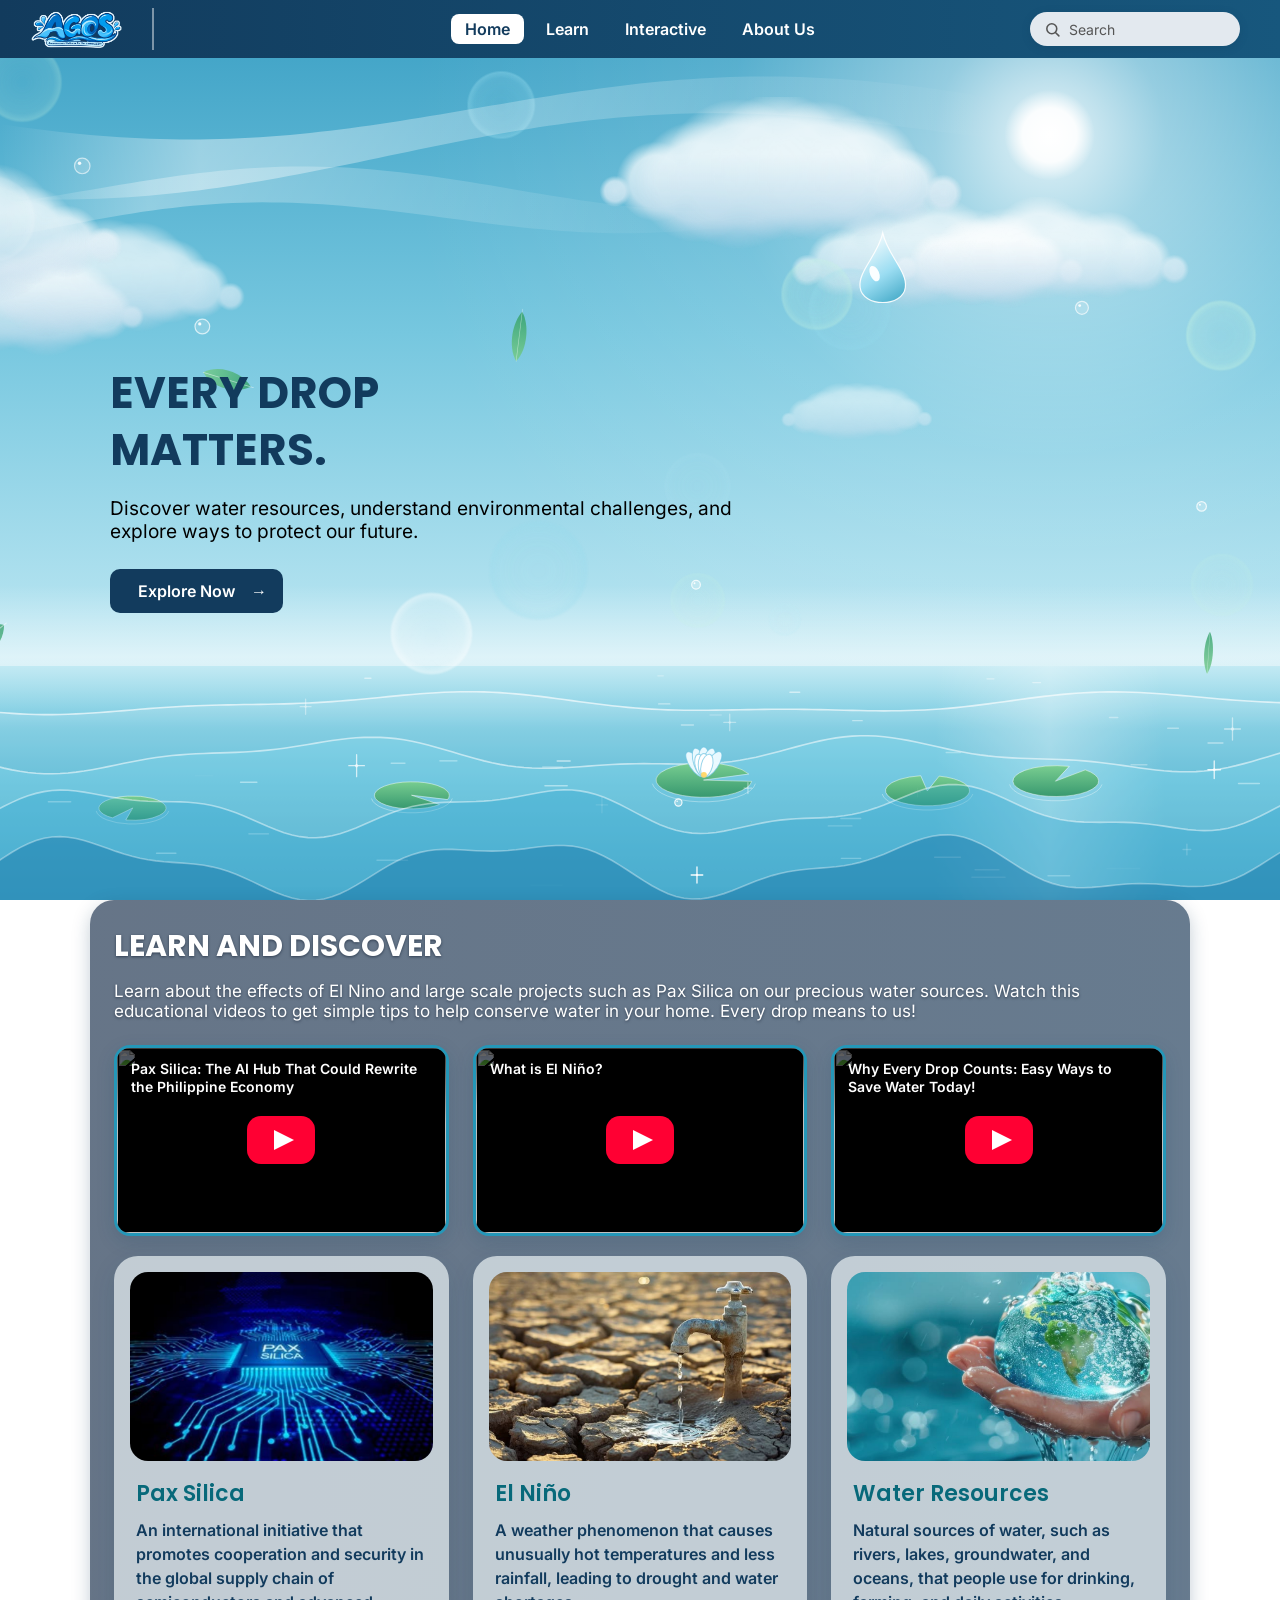
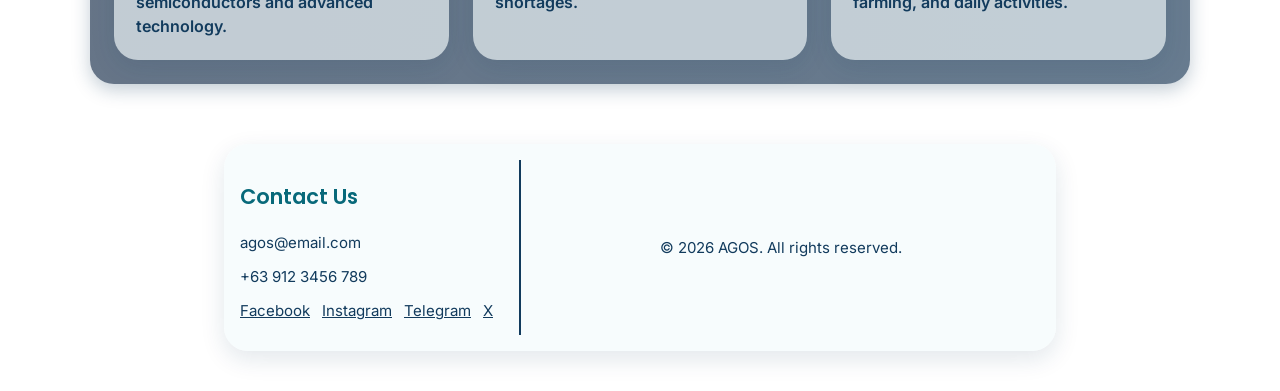
==== commit 128b56cc: "Add files via upload" ====
--- a/index.html
+++ b/index.html
@@ -31,7 +31,7 @@
     <section id="hero">
       <h1>Every Drop Matters.</h1>
       <p>Discover water resources, understand environmental challenges, and explore ways to protect our future.</p>
-      <a href="#intro" class="button">Explore Now &rarr;</a>
+      <a href="#intro" class="button">Explore Now <span class="arrow" aria-hidden="true">&rarr;</span></a>
     </section>
 
     <!-- 2. INTRODUCTION + TATLONG TOPIC (video sa taas, card sa baba) -->
--- a/css/style.css
+++ b/css/style.css
@@ -13,6 +13,8 @@
   --nav-bg-end: #17577d;                      /* kanan (bahagyang papunta sa Ocean Blue) */
   --nav-text: #ffffff;                        /* kulay ng text ng menu */
   --nav-hover-bg: rgba(255, 255, 255, 0.16);  /* kapag na-hover */
+  --nav-active-bg: #FFFFFF;                   /* kulay ng pill ng active na menu (ang page na binuksan): Option A, puting pill */
+  --nav-active-text: #123B5D;                 /* kulay ng text sa active na menu (Deep Navy) */
   --nav-divider: rgba(255, 255, 255, 0.45);   /* patayong linya sa tabi ng logo */
 
   --logo-height: 46px;     /* laki ng logo (dati 70px) */
@@ -20,6 +22,13 @@
   --nav-link-gap: 8px;     /* espasyo sa pagitan ng mga menu button */
   --navbar-line: 0px;      /* WALA na ang light-blue na linya sa ilalim ng navbar (dati 4px) */
   --divider-line: 2px;     /* kapal ng patayong linya sa pagitan ng logo at menu */
+  /* Nasaan ang patayong linya mula sa kaliwang gilid ng navbar. Kapantay ng kaliwang gilid ng letrang "E" sa heading;
+     max(...) = hindi hahayaang tumama sa logo kapag makitid ang screen. Ginagamit ito ng linya MISMO at ng logo, kaya
+     laging nasa gitna ng logo ang espasyo mula sa kaliwang gilid hanggang sa linya, kahit anong laki ng screen. */
+  --divider-x: max(
+    calc(50% - var(--content-width) / 2 + var(--content-inset)),
+    calc(40px + var(--logo-height) * 2 + 20px)
+  );
   /* MGA PANEL (navy na kahon sa mga page): semi-transparent para makita ang background.
      --panel-alpha: 1 = solid (walang kita), 0.62 = kasalukuyan (pinakamababa na basa pa rin ang puting text),
      0.5 pababa = hindi na mabasa sa maliwanag na background.
@@ -36,6 +45,7 @@
 
 body {
   margin: 0;   /* para dikit sa gilid ng screen ang navbar kapag naka-sticky */
+  overscroll-behavior-y: none;   /* walang "bounce" kapag nag-overscroll sa trackpad: hindi bumababa ang navbar */
 }
 
 /* Linya na naghihiwalay sa navbar at sa page.
@@ -67,6 +77,7 @@
 /* Kapag pumunta sa #section, huwag matakpan ng navbar ang heading */
 html {
   scroll-padding-top: 70px;
+  overscroll-behavior-y: none;   /* walang "bounce" kapag nag-overscroll sa trackpad (nananatili sa taas ang navbar) */
 }
 
 /* 3 column: logo (kaliwa) | menu (gitna) | bakanteng espasyo (kanan)
@@ -87,10 +98,7 @@
   position: absolute;
   top: 8px;
   bottom: 8px;
-  left: max(
-    calc(50% - var(--content-width) / 2 + var(--content-inset)),
-    calc(40px + var(--logo-height) * 2 + 20px)
-  );
+  left: var(--divider-x);
   width: var(--divider-line);
   background: var(--nav-divider);
 }
@@ -134,20 +142,50 @@
   transition: background-color 0.25s ease;   /* makinis na pagpalit ng kulay */
 }
 
-/* Hover: manipis na puting tint. Active (ang page na binuksan): Ocean Blue, para magkaiba */
+/* Hover: manipis na puting tint. Active (ang page na binuksan): puting pill na may navy na text (Option A), para magkaiba */
 nav ul a:hover {
   background-color: var(--nav-hover-bg);
 }
 
 nav ul a.active,
 nav ul a.active:hover {
-  background-color: var(--ocean-blue);
+  background-color: var(--nav-active-bg);
+  color: var(--nav-active-text);
 }
 
 /* Para sa keyboard (Tab key) */
 nav ul a:focus-visible {
   outline: 2px solid #fff;
   outline-offset: 2px;
+}
+
+/* Malaking screen (may patayong linya): ang logo ay laging nasa GITNA ng espasyo mula sa kaliwang gilid ng screen
+   hanggang sa patayong linya. Nakalutang (absolute) ang logo para hindi ito maapektuhan ng 3 column ng navbar, kaya
+   tahasang inilagay ang menu sa column 2 at ang search sa column 3, at itinakda ang taas ng row para hindi lumiit ang navbar. */
+@media (min-width: 1221px) {
+  nav {
+    grid-template-rows: var(--logo-height);
+  }
+  nav ul {
+    grid-column: 2;
+    grid-row: 1;
+  }
+  nav .search {
+    grid-column: 3;
+    grid-row: 1;
+  }
+  .logo {
+    position: absolute;
+    top: 0;
+    bottom: 0;
+    left: 0;
+    width: var(--divider-x);   /* mula sa kaliwang gilid hanggang sa patayong linya */
+    justify-content: center;   /* gitna ng espasyong iyon */
+    pointer-events: none;      /* ang larawan lang ng logo ang clickable, hindi ang buong espasyo */
+  }
+  .logo img {
+    pointer-events: auto;
+  }
 }
 
 /* Maliit na screen: hindi kasya ang 3 column, kaya pagpatong-patongin at i-center */
--- a/css/home.css
+++ b/css/home.css
@@ -68,8 +68,12 @@
 .button:visited {
   display: inline-flex;
   align-items: center;
-  gap: 12px;
-  padding: 12px 28px;
+  /* Nasa gitna ang arrow sa pagitan ng salitang "Now" at ng kanang gilid ng button: ang layo mula sa salita
+     (gap) ay kapareho ng layo mula sa kanang gilid (padding-right). Palitan ang isang numerong ito para
+     lumuwag o sumikip ang dalawa nang sabay. */
+  --arrow-space: 16px;
+  gap: var(--arrow-space);
+  padding: 12px var(--arrow-space) 12px 28px;
   border-radius: 10px;
   background-color: var(--deep-navy);
   color: #fff;
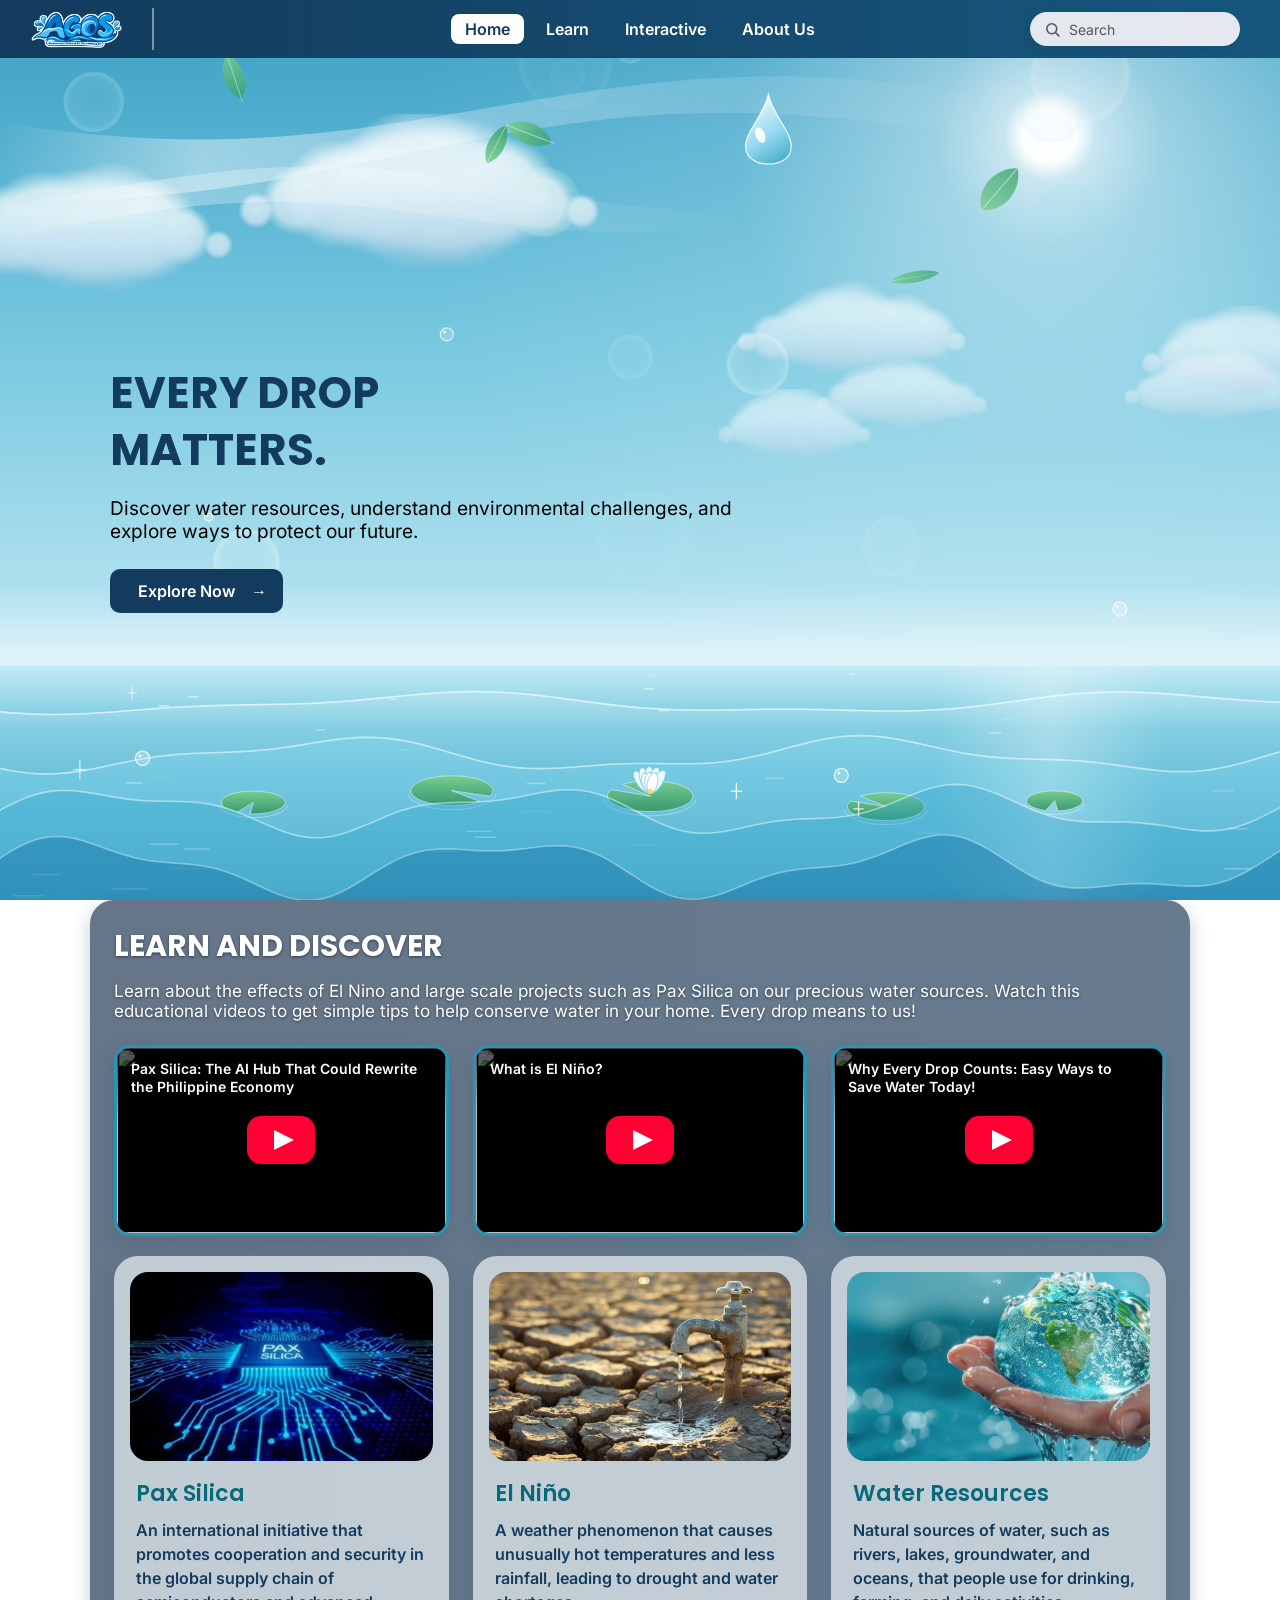
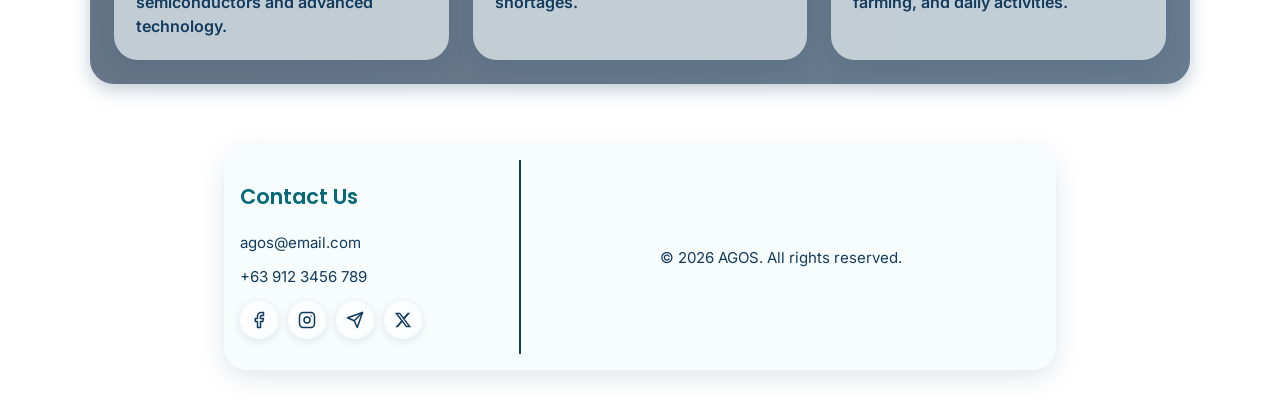
==== commit 80a7a2fe: "Add files via upload" ====
--- a/index.html
+++ b/index.html
@@ -117,10 +117,10 @@
       <p>agos@email.com</p>
       <p>+63 912 3456 789</p>
       <p class="socials">
-        <a href="https://www.facebook.com/profile.php?id=61596257950742" target="_blank" rel="noopener noreferrer">Facebook</a>
-        <a href="https://www.instagram.com/_agos.ph/" target="_blank" rel="noopener noreferrer">Instagram</a>
-        <a href="https://web.telegram.org/k/" target="_blank" rel="noopener noreferrer">Telegram</a>
-        <a href="https://x.com/_agosph" target="_blank" rel="noopener noreferrer">X</a>
+        <a href="https://www.facebook.com/profile.php?id=61596257950742" target="_blank" rel="noopener noreferrer" aria-label="Facebook" title="Facebook"><svg viewBox="0 0 24 24" aria-hidden="true" focusable="false" fill="none" stroke="currentColor" stroke-width="2" stroke-linecap="round" stroke-linejoin="round"><path d="M18 2h-3a5 5 0 0 0-5 5v3H7v4h3v8h4v-8h3l1-4h-4V7a1 1 0 0 1 1-1h3z"/></svg></a>
+        <a href="https://www.instagram.com/_agos.ph/" target="_blank" rel="noopener noreferrer" aria-label="Instagram" title="Instagram"><svg viewBox="0 0 24 24" aria-hidden="true" focusable="false" fill="none" stroke="currentColor" stroke-width="2" stroke-linecap="round" stroke-linejoin="round"><rect x="2" y="2" width="20" height="20" rx="5"/><circle cx="12" cy="12" r="4"/><line x1="17.5" y1="6.5" x2="17.51" y2="6.5"/></svg></a>
+        <a href="https://web.telegram.org/k/" target="_blank" rel="noopener noreferrer" aria-label="Telegram" title="Telegram"><svg viewBox="0 0 24 24" aria-hidden="true" focusable="false" fill="none" stroke="currentColor" stroke-width="2" stroke-linecap="round" stroke-linejoin="round"><line x1="22" y1="2" x2="11" y2="13"/><polygon points="22 2 15 22 11 13 2 9 22 2"/></svg></a>
+        <a href="https://x.com/_agosph" target="_blank" rel="noopener noreferrer" aria-label="X" title="X"><svg viewBox="0 0 24 24" aria-hidden="true" focusable="false" fill="currentColor"><path d="M18.244 2.25h3.308l-7.227 8.26 8.502 11.24H16.17l-5.214-6.817L4.99 21.75H1.68l7.73-8.835L1.254 2.25H8.08l4.713 6.231zm-1.161 17.52h1.833L7.084 4.126H5.117z"/></svg></a>
       </p>
     </div>
     <div class="footer-copy">
--- a/css/footer.css
+++ b/css/footer.css
@@ -34,16 +34,53 @@
 
 .socials {
   display: flex;
-  gap: 12px;
+  gap: 10px;
+  margin-top: 14px;
 }
 
-/* Social links: navy (hindi na asul/purple), ocean blue kapag na-hover */
+/* Social links: mga bilog na icon button (dati text links).
+   Navy ang icon, tapos ocean blue na may puting icon kapag na-hover. */
 .socials a,
 .socials a:visited {
+  display: inline-flex;
+  align-items: center;
+  justify-content: center;
+  width: 38px;
+  height: 38px;
+  border-radius: 50%;
   color: var(--deep-navy);
+  background-color: rgba(255, 255, 255, 0.55);
+  box-shadow: 0 2px 8px rgba(18, 59, 93, 0.12);
+  text-decoration: none;
+  transition: background-color 0.2s ease, color 0.2s ease,
+              transform 0.2s ease, box-shadow 0.2s ease;
+}
+
+.socials a svg {
+  width: 18px;
+  height: 18px;
+  display: block;
 }
 
 .socials a:hover,
 .socials a:focus-visible {
-  color: var(--ocean-blue);
+  color: #fff;
+  background-color: var(--ocean-blue);
+  box-shadow: 0 6px 14px rgba(36, 151, 184, 0.35);
+  transform: translateY(-2px);
+  outline: none;
 }
+
+.socials a:focus-visible {
+  outline: 2px solid var(--deep-navy);
+  outline-offset: 2px;
+}
+
+/* Maliit na screen: sapat na laki pa rin para ma-tap */
+@media (max-width: 480px) {
+  .socials a,
+  .socials a:visited {
+    width: 42px;
+    height: 42px;
+  }
+}
